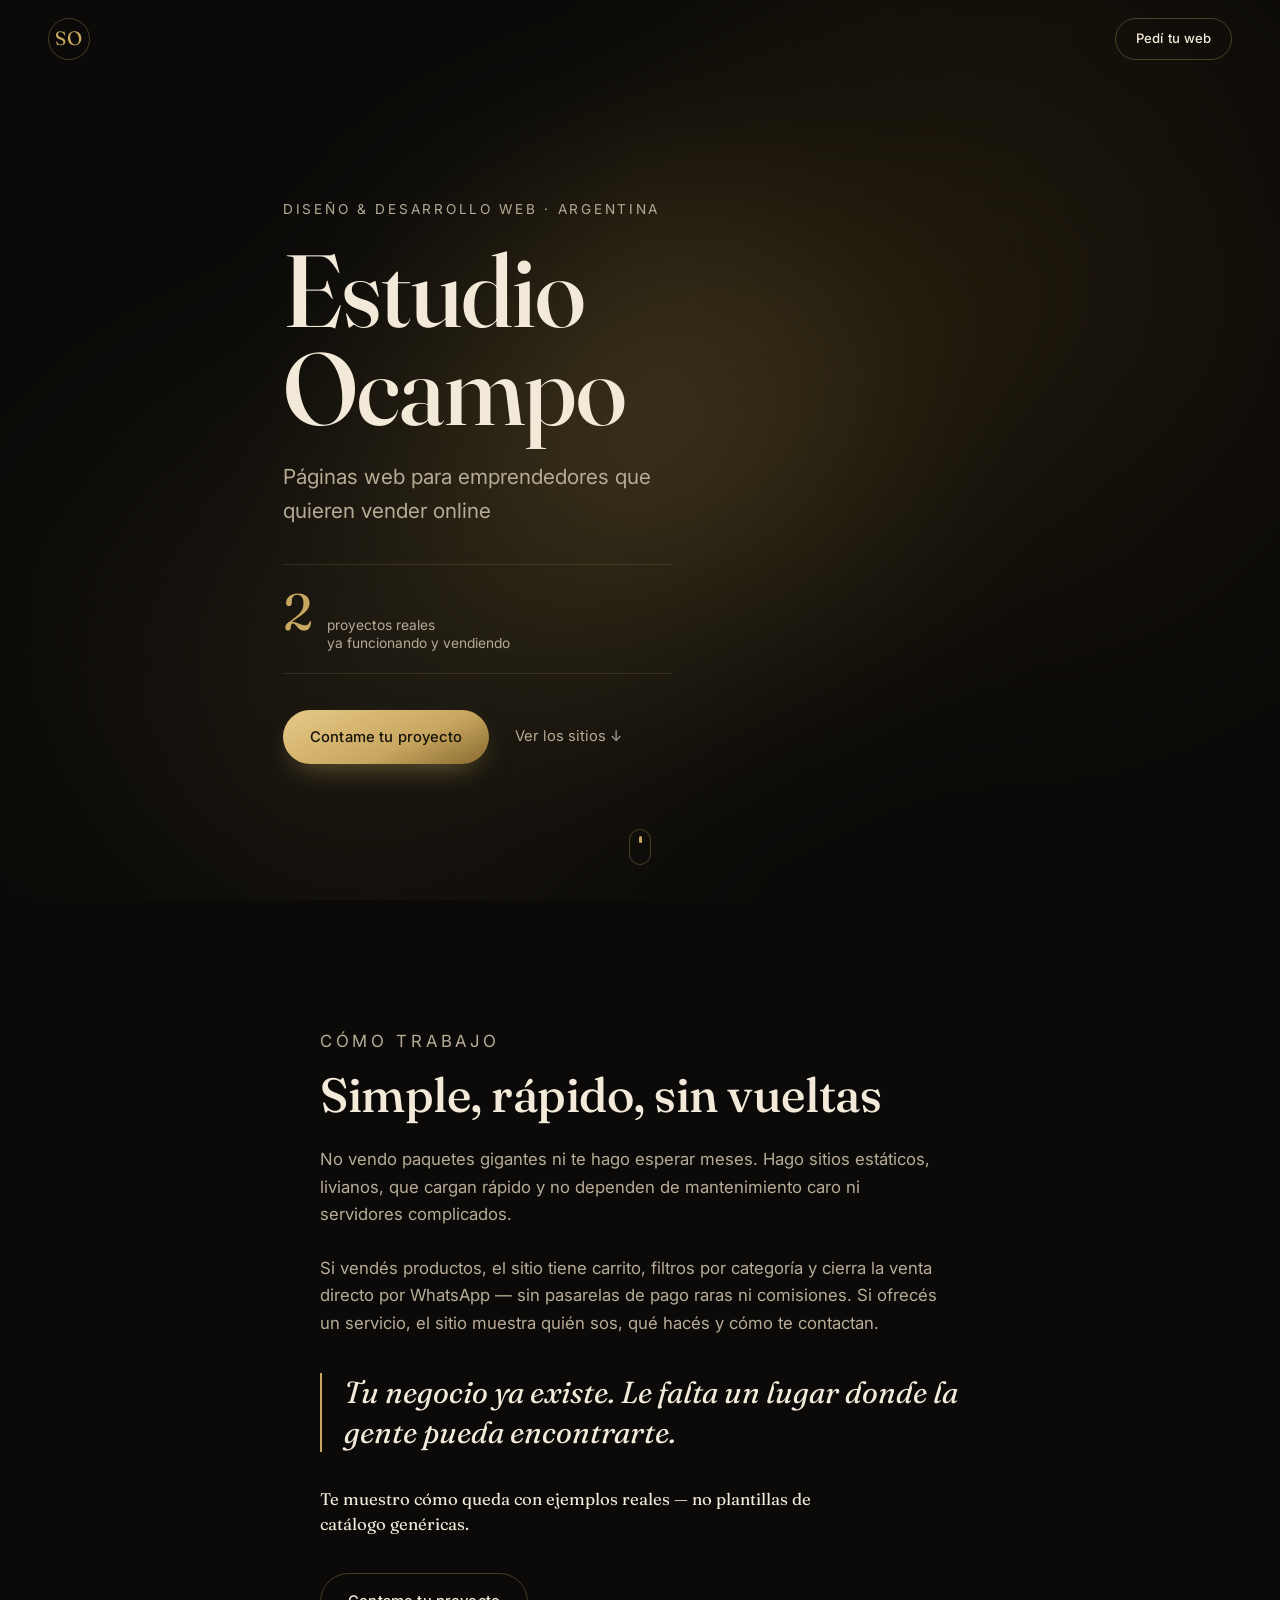
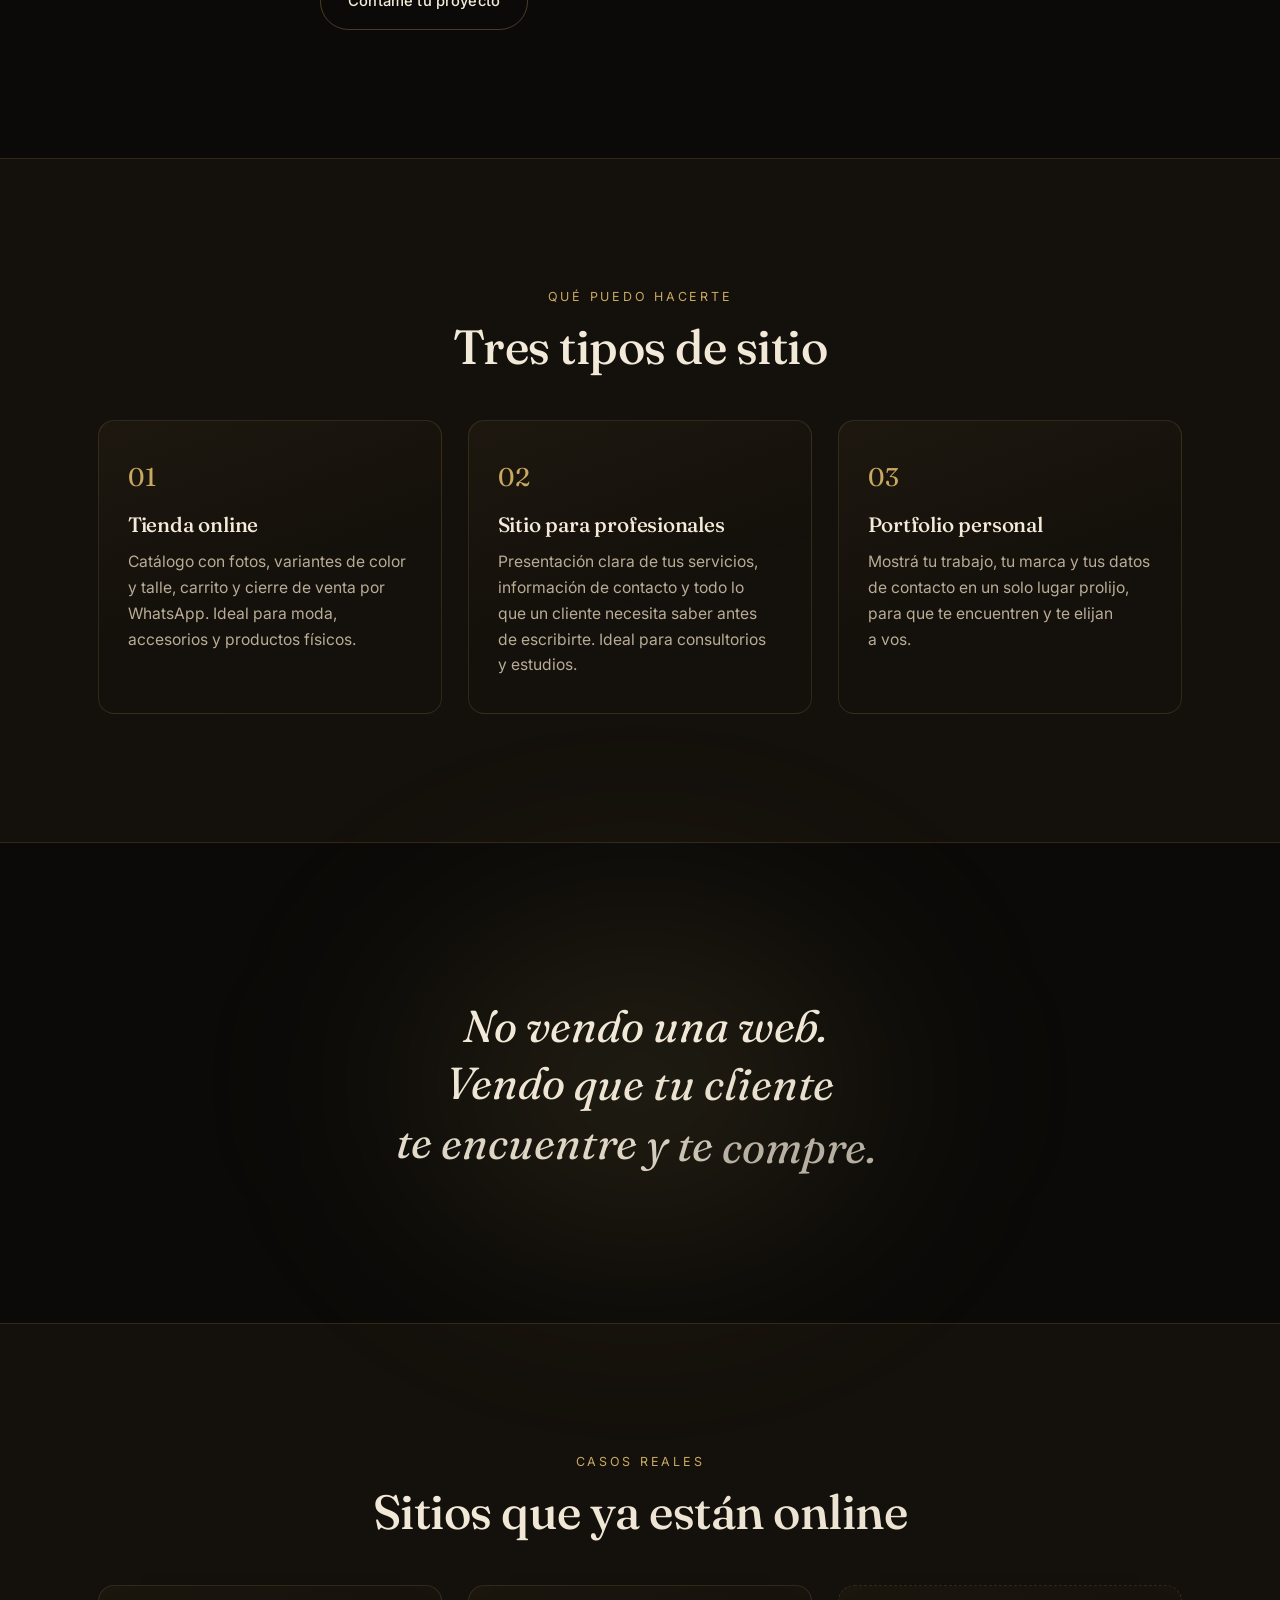
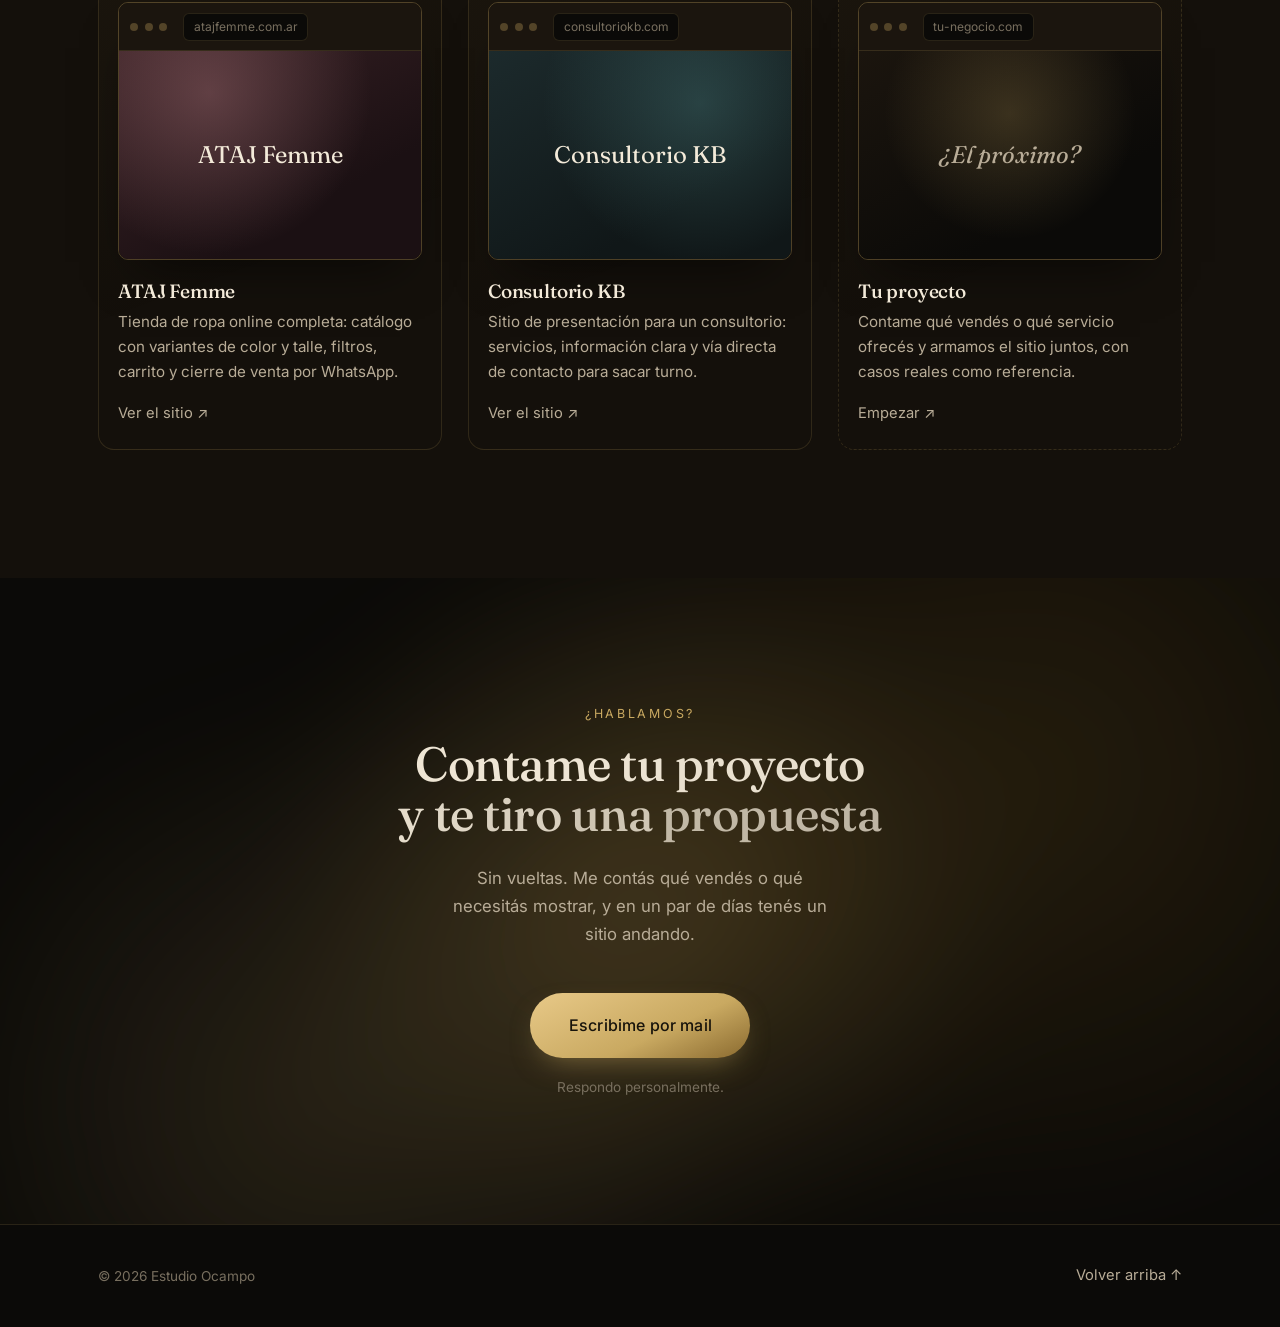
==== index.html @ 200dbdbd "Add files via upload" ====
<!doctype html>
<html lang="es-AR">
<head>
<meta charset="utf-8">
<meta name="viewport" content="width=device-width, initial-scale=1">
<title>Estudio Ocampo — Páginas web para emprendedores</title>
<meta name="description" content="Diseño y desarrollo de tiendas online y sitios web para emprendedores. Rápidos, prolijos y listos para vender. Casos reales: ATAJ Femme y Consultorio KB.">
<meta name="theme-color" content="#0b0a08">

<!-- Open Graph -->
<meta property="og:type" content="website">
<meta property="og:title" content="Estudio Ocampo — Páginas web para emprendedores">
<meta property="og:description" content="Diseño y desarrollo de tiendas online y sitios web para emprendedores. Rápidos, prolijos y listos para vender.">
<meta property="og:image" content="assets/img/hero-rodrigo.jpg">
<meta name="twitter:card" content="summary_large_image">

<link rel="icon" type="image/svg+xml" href="assets/favicon.svg">

<link rel="preconnect" href="https://fonts.googleapis.com">
<link rel="preconnect" href="https://fonts.gstatic.com" crossorigin>
<link rel="stylesheet" href="https://fonts.googleapis.com/css2?family=Fraunces:ital,opsz,wght@0,9..144,300;0,9..144,400;0,9..144,500;0,9..144,600;1,9..144,400;1,9..144,500&family=Inter:wght@300;400;500;600&display=swap">

<link rel="preload" as="image" href="assets/img/hero-rodrigo.jpg" fetchpriority="high">

<link rel="stylesheet" href="styles.css?v=20260922">

<!-- JSON-LD -->
<script type="application/ld+json">
{
  "@context": "https://schema.org",
  "@type": "ProfessionalService",
  "name": "Estudio Ocampo",
  "founder": "Rodrigo Ocampo",
  "description": "Diseño y desarrollo de páginas web y tiendas online para emprendedores.",
  "areaServed": "Argentina",
  "image": "assets/img/hero-rodrigo.jpg"
}
</script>
</head>
<body>

<a class="skip-link" href="#trabajo">Saltar al contenido</a>

<div class="grain" aria-hidden="true"></div>

<nav class="nav" data-nav>
  <a class="nav-mark" href="#inicio" aria-label="Inicio">SO</a>
  <a class="btn btn-nav" href="#hablemos" data-magnetic data-magnetic-strength="0.25">
    <span>Pedí tu web</span>
  </a>
</nav>

<header class="hero" id="inicio">
  <div class="hero-mesh" aria-hidden="true"></div>
  <div class="hero-grain" aria-hidden="true"></div>

  <div class="hero-inner container">
    <div class="hero-copy">
      <p class="eyebrow" data-reveal>Diseño & desarrollo web · Argentina</p>
      <h1 class="hero-title" data-split="chars">Estudio<br>Ocampo</h1>
      <p class="hero-roles" data-reveal>
        Páginas web para emprendedores que quieren vender online
      </p>

      <div class="hero-stat" data-reveal>
        <span class="hero-stat-number">2</span>
        <span class="hero-stat-label">proyectos reales<br>ya funcionando y vendiendo</span>
      </div>

      <div class="hero-actions" data-reveal>
        <a class="btn btn-primary" href="#hablemos" data-magnetic data-magnetic-strength="0.3">
          <span>Contame tu proyecto</span>
        </a>
        <a class="link-quiet" href="#trabajo">Ver los sitios ↓</a>
      </div>
    </div>

    <div class="hero-figure hero-figure--code" data-reveal-mask aria-hidden="true">
      <div class="code-mock">
        <div class="code-mock-bar">
          <span class="browser-dot"></span><span class="browser-dot"></span><span class="browser-dot"></span>
          <span class="browser-url">index.html</span>
        </div>
        <div class="code-mock-body">
          <p><span class="code-tag">&lt;section</span> <span class="code-attr">class</span>=<span class="code-str">"tienda"</span><span class="code-tag">&gt;</span></p>
          <p class="code-indent"><span class="code-tag">&lt;h2&gt;</span>Tu marca<span class="code-tag">&lt;/h2&gt;</span></p>
          <p class="code-indent"><span class="code-tag">&lt;div</span> <span class="code-attr">class</span>=<span class="code-str">"carrito"</span><span class="code-tag">&gt;</span></p>
          <p class="code-indent2"><span class="code-comment">// agregar al carrito</span></p>
          <p class="code-indent2"><span class="code-attr">whatsapp</span>.<span class="code-fn">enviar</span>(pedido)</p>
          <p class="code-indent"><span class="code-tag">&lt;/div&gt;</span></p>
          <p><span class="code-tag">&lt;/section&gt;</span></p>
        </div>
      </div>
    </div>
  </div>

  <div class="scroll-cue" aria-hidden="true"><span></span></div>
</header>

<main>

  <section class="origin" id="como-trabajo">
    <div class="container origin-grid origin-grid--full">
      <div class="origin-text">
        <p class="kicker" data-reveal>Cómo trabajo</p>
        <h2 class="section-title" data-split="words">Simple, rápido, sin vueltas</h2>

        <article data-reveal>
          <p>No vendo paquetes gigantes ni te hago esperar meses. Hago sitios estáticos, livianos, que cargan rápido y no dependen de mantenimiento caro ni servidores complicados.</p>
        </article>

        <article data-reveal>
          <p>Si vendés productos, el sitio tiene carrito, filtros por categoría y cierra la venta directo por WhatsApp — sin pasarelas de pago raras ni comisiones. Si ofrecés un servicio, el sitio muestra quién sos, qué hacés y cómo te contactan.</p>
        </article>

        <blockquote class="reflection" data-reveal>
          <p>Tu negocio ya existe. Le falta un lugar donde la gente pueda encontrarte.</p>
        </blockquote>

        <article data-reveal>
          <p class="text-emphasis">Te muestro cómo queda con ejemplos reales — no plantillas de catálogo genéricas.</p>
        </article>

        <a class="btn btn-outline" href="#hablemos" data-reveal>Contame tu proyecto</a>
      </div>
    </div>
  </section>

  <section class="offer" id="servicios">
    <div class="container">
      <p class="kicker center" data-reveal>Qué puedo hacerte</p>
      <h2 class="section-title center" data-split="words">Tres tipos de sitio</h2>

      <div class="offer-grid">
        <article class="offer-card" data-reveal>
          <span class="offer-number">01</span>
          <h3>Tienda online</h3>
          <p>Catálogo con fotos, variantes de color y talle, carrito y cierre de venta por WhatsApp. Ideal para moda, accesorios y productos físicos.</p>
        </article>

        <article class="offer-card" data-reveal>
          <span class="offer-number">02</span>
          <h3>Sitio para profesionales</h3>
          <p>Presentación clara de tus servicios, información de contacto y todo lo que un cliente necesita saber antes de escribirte. Ideal para consultorios y estudios.</p>
        </article>

        <article class="offer-card" data-reveal>
          <span class="offer-number">03</span>
          <h3>Portfolio personal</h3>
          <p>Mostrá tu trabajo, tu marca y tus datos de contacto en un solo lugar prolijo, para que te encuentren y te elijan a vos.</p>
        </article>
      </div>
    </div>
  </section>

  <section class="manifesto">
    <div class="container">
      <p class="manifesto-quote" data-split="words">
        No vendo una web.<br>Vendo que tu cliente<br>te encuentre y te compre.
      </p>
    </div>
  </section>

  <section class="gallery" id="trabajo">
    <div class="container">
      <p class="kicker center" data-reveal>Casos reales</p>
      <h2 class="section-title center" data-split="words">Sitios que ya están online</h2>

      <div class="portfolio-grid">
        <article class="portfolio-card has-tilt" data-reveal>
          <div class="browser-frame">
            <div class="browser-bar">
              <span class="browser-dot"></span><span class="browser-dot"></span><span class="browser-dot"></span>
              <span class="browser-url">atajfemme.com.ar</span>
            </div>
            <div class="browser-body browser-body--ataj">
              <span class="browser-body-label">ATAJ Femme</span>
            </div>
          </div>
          <h3>ATAJ Femme</h3>
          <p>Tienda de ropa online completa: catálogo con variantes de color y talle, filtros, carrito y cierre de venta por WhatsApp.</p>
          <a class="link-quiet" href="https://atajfemme.com.ar" target="_blank" rel="noopener">Ver el sitio ↗</a>
        </article>

        <article class="portfolio-card has-tilt" data-reveal>
          <div class="browser-frame">
            <div class="browser-bar">
              <span class="browser-dot"></span><span class="browser-dot"></span><span class="browser-dot"></span>
              <span class="browser-url">consultoriokb.com</span>
            </div>
            <div class="browser-body browser-body--kb">
              <span class="browser-body-label">Consultorio KB</span>
            </div>
          </div>
          <h3>Consultorio KB</h3>
          <p>Sitio de presentación para un consultorio: servicios, información clara y vía directa de contacto para sacar turno.</p>
          <a class="link-quiet" href="https://consultoriokb.com" target="_blank" rel="noopener">Ver el sitio ↗</a>
        </article>

        <article class="portfolio-card portfolio-card--cta has-tilt" data-reveal>
          <div class="browser-frame">
            <div class="browser-bar">
              <span class="browser-dot"></span><span class="browser-dot"></span><span class="browser-dot"></span>
              <span class="browser-url">tu-negocio.com</span>
            </div>
            <div class="browser-body browser-body--next">
              <span class="browser-body-label">¿El próximo?</span>
            </div>
          </div>
          <h3>Tu proyecto</h3>
          <p>Contame qué vendés o qué servicio ofrecés y armamos el sitio juntos, con casos reales como referencia.</p>
          <a class="link-quiet" href="#hablemos">Empezar ↗</a>
        </article>
      </div>
    </div>
  </section>

  <section class="contact" id="hablemos">
    <div class="hero-mesh hero-mesh--contact" aria-hidden="true"></div>
    <div class="container contact-inner">
      <p class="kicker center" data-reveal>¿Hablamos?</p>
      <h2 class="section-title center" data-split="words">Contame tu proyecto<br>y te tiro una propuesta</h2>
      <p class="contact-sub" data-reveal>Sin vueltas. Me contás qué vendés o qué necesitás mostrar, y en un par de días tenés un sitio andando.</p>

      <a class="btn btn-primary btn-lg" data-reveal
         href="mailto:rodrigocampo779@gmail.com?subject=Quiero%20una%20p%C3%A1gina%20web&body=Hola%20Rodrigo%2C%20te%20cuento%20mi%20proyecto..."
         data-magnetic data-magnetic-strength="0.25">
        <span>Escribime por mail</span>
      </a>
      <p class="contact-note" data-reveal>Respondo personalmente.</p>
    </div>
  </section>

</main>

<footer class="footer">
  <div class="container footer-inner">
    <span>© <span data-year>2026</span> Estudio Ocampo</span>
    <a href="#inicio" class="link-quiet">Volver arriba ↑</a>
  </div>
</footer>

<script defer src="lib/gsap.min.js"></script>
<script defer src="lib/ScrollTrigger.min.js"></script>
<script defer src="lib/manifest.js"></script>
<script defer src="main.js?v=20260922"></script>
</body>
</html>
---- styles.css ----
/* =============================================================
   1. Tokens
   ============================================================= */
:root {
  --bg: #0b0a08;
  --bg-2: #14100b;
  --bg-3: #1b150e;
  --ink: #f3ead9;
  --ink-mute: #b8ac97;
  --ink-faint: #786f5f;
  --accent: #c9a961;
  --accent-2: #e8c988;
  --accent-deep: #8a6a2f;
  --line: rgba(201, 169, 97, 0.16);
  --line-strong: rgba(201, 169, 97, 0.32);

  --serif: "Fraunces", "Iowan Old Style", Georgia, serif;
  --sans: "Inter", -apple-system, BlinkMacSystemFont, "Segoe UI", sans-serif;

  --ease-out: cubic-bezier(0.16, 1, 0.3, 1);
  --ease-soft: cubic-bezier(0.25, 0.46, 0.45, 0.94);
  --ease-bounce: cubic-bezier(0.34, 1.56, 0.64, 1);

  --container: 1180px;
  --gutter: clamp(1.25rem, 4vw, 3rem);
}

/* =============================================================
   2. Reset & base
   ============================================================= */
*, *::before, *::after { box-sizing: border-box; margin: 0; }
html {
  -webkit-text-size-adjust: 100%;
  scroll-behavior: smooth;
  overflow-x: clip;
}
@media (prefers-reduced-motion: reduce) { html { scroll-behavior: auto; } }

body {
  background: var(--bg);
  color: var(--ink);
  font-family: var(--sans);
  font-size: 16px;
  line-height: 1.65;
  -webkit-font-smoothing: antialiased;
  text-rendering: optimizeLegibility;
  overflow-x: clip;
  overscroll-behavior-y: none;
}

img, svg, video { display: block; max-width: 100%; }
img { height: auto; }
button { font: inherit; color: inherit; cursor: pointer; border: 0; background: none; }
a { color: inherit; text-decoration: none; }
p { text-wrap: pretty; }
h1, h2, h3, h4 { text-wrap: balance; line-height: 1.05; letter-spacing: -0.01em; font-family: var(--serif); font-weight: 500; }
::selection { background: var(--accent); color: var(--bg); }

:focus-visible {
  outline: 2px solid var(--accent);
  outline-offset: 3px;
  border-radius: 4px;
}

.skip-link {
  position: fixed; top: -100px; left: 1rem;
  padding: .6rem 1rem; background: var(--accent); color: var(--bg);
  z-index: 9999; border-radius: 8px; font-weight: 600;
  transition: top .3s var(--ease-out);
}
.skip-link:focus { top: 1rem; }

.container {
  max-width: var(--container);
  margin-inline: auto;
  padding-inline: var(--gutter);
}

/* =============================================================
   3. Utilities
   ============================================================= */
.kicker {
  font-family: var(--sans);
  font-size: 0.78rem;
  letter-spacing: 0.22em;
  text-transform: uppercase;
  color: var(--accent);
  margin-bottom: 0.9rem;
}
.kicker.center { text-align: center; }

.section-title {
  font-size: clamp(1.9rem, 4.2vw, 3rem);
  max-width: 20ch;
  margin-bottom: 1.6rem;
}
.section-title.center { text-align: center; margin-inline: auto; }

.link-quiet {
  font-size: 0.92rem;
  color: var(--ink-mute);
  border-bottom: 1px solid transparent;
  transition: color .35s var(--ease-out), border-color .35s var(--ease-out);
}
.link-quiet:hover { color: var(--accent); border-color: var(--line-strong); }

/* grain texture overlay, whole page, very subtle */
.grain {
  position: fixed; inset: 0; z-index: 2; pointer-events: none;
  opacity: 0.045; mix-blend-mode: overlay;
  background-image: url("data:image/svg+xml;utf8,<svg xmlns='http://www.w3.org/2000/svg' viewBox='0 0 200 200'><filter id='n'><feTurbulence type='fractalNoise' baseFrequency='0.9' numOctaves='3' stitchTiles='stitch'/><feColorMatrix values='0 0 0 0 0 0 0 0 0 0 0 0 0 0 0 0 0 0 0.5 0'/></filter><rect width='100%25' height='100%25' filter='url(%23n)'/></svg>");
  background-size: 220px 220px;
}

[data-reveal] {
  opacity: 0; transform: translateY(28px);
  transition: opacity .9s var(--ease-soft), transform .9s var(--ease-soft);
}
[data-reveal].is-revealed { opacity: 1; transform: none; }
.reveal[data-split], [data-reveal][data-split] { opacity: 1; transform: none; }

[data-reveal-mask] {
  clip-path: inset(0 0 100% 0);
  transition: clip-path 1.3s var(--ease-soft);
}
[data-reveal-mask].is-revealed { clip-path: inset(0); }

/* =============================================================
   4. Buttons
   ============================================================= */
.btn {
  display: inline-flex; align-items: center; justify-content: center;
  padding: 0.95rem 1.7rem;
  border-radius: 999px;
  font-size: 0.92rem;
  font-weight: 500;
  letter-spacing: 0.01em;
  transition: transform .5s var(--ease-soft), box-shadow .5s var(--ease-soft), background-color .35s var(--ease-out), border-color .35s var(--ease-out), color .35s var(--ease-out);
}
.has-magnetic { isolation: isolate; }
.magnetic-inner { display: inline-flex; align-items: center; justify-content: center; gap: inherit; will-change: transform; transition: transform .8s var(--ease-soft); }

.btn-primary {
  background: linear-gradient(155deg, var(--accent-2), var(--accent) 60%, var(--accent-deep));
  color: #17130b;
  box-shadow: 0 12px 30px -12px rgba(201, 169, 97, 0.55);
}
.btn-primary:hover {
  transform: translateY(-3px);
  box-shadow: 0 22px 44px -14px rgba(201, 169, 97, 0.65);
}

.btn-outline {
  border: 1px solid var(--line-strong);
  color: var(--ink);
  margin-top: 0.6rem;
}
.btn-outline:hover { border-color: var(--accent); color: var(--accent); transform: translateY(-2px); }

.btn-nav {
  padding: 0.6rem 1.25rem;
  font-size: 0.82rem;
  border: 1px solid var(--line-strong);
  color: var(--ink);
}
.btn-nav:hover { border-color: var(--accent); color: var(--accent); }

.btn-lg { padding: 1.2rem 2.4rem; font-size: 1rem; margin-top: 0.6rem; }

/* =============================================================
   5. Nav
   ============================================================= */
.nav {
  position: fixed; top: 0; inset-inline: 0; z-index: 100;
  display: flex; align-items: center; justify-content: space-between;
  padding: 1.1rem var(--gutter);
  transition: background-color .5s var(--ease-out), backdrop-filter .5s var(--ease-out), box-shadow .5s var(--ease-out), padding .4s var(--ease-out);
}
.nav.is-scrolled {
  background: rgba(11, 10, 8, 0.82);
  backdrop-filter: blur(14px) saturate(140%);
  -webkit-backdrop-filter: blur(14px) saturate(140%);
  box-shadow: 0 1px 0 var(--line);
  padding-block: 0.8rem;
}
.nav-mark {
  font-family: var(--serif);
  font-size: 1.2rem;
  letter-spacing: 0.06em;
  color: var(--accent);
  border: 1px solid var(--line-strong);
  width: 42px; height: 42px;
  border-radius: 50%;
  display: grid; place-items: center;
  transition: border-color .35s, color .35s;
}
.nav-mark:hover { border-color: var(--accent); }

/* =============================================================
   6. Hero
   ============================================================= */
.hero {
  position: relative;
  min-height: 100vh; min-height: 100svh;
  display: flex; flex-direction: column; justify-content: center;
  padding-block: clamp(6rem, 14vh, 9rem) 4rem;
  overflow: clip;
  isolation: isolate;
}

.hero-mesh {
  position: absolute; inset: -15%; z-index: -2;
  background:
    radial-gradient(circle 620px at var(--mx, 30%) var(--my, 35%), rgba(201, 169, 97, 0.30), transparent 60%),
    radial-gradient(circle 760px at calc(var(--mx, 30%) + 22%) calc(var(--my, 35%) - 14%), rgba(138, 106, 47, 0.22), transparent 62%),
    radial-gradient(circle 680px at calc(var(--mx, 30%) - 18%) calc(var(--my, 35%) + 22%), rgba(232, 201, 136, 0.14), transparent 60%),
    var(--bg);
  filter: blur(60px) saturate(120%);
}
.hero-mesh--contact { inset: -20%; opacity: 0.9; }

.hero-grain {
  position: absolute; inset: 0; z-index: -1;
  background: radial-gradient(ellipse at 50% 20%, transparent 0%, rgba(11,10,8,0.55) 78%, var(--bg) 100%);
}

.hero-inner {
  display: grid;
  gap: 3rem;
  align-items: center;
}
@media (min-width: 960px) {
  .hero-inner { grid-template-columns: 1.2fr 0.8fr; gap: 4rem; }
}

.eyebrow {
  font-size: 0.85rem;
  letter-spacing: 0.2em;
  text-transform: uppercase;
  color: var(--ink-mute);
  margin-bottom: 1.3rem;
}

.hero-title {
  font-size: clamp(3rem, 9vw, 6.4rem);
  line-height: 0.96;
  color: var(--ink);
  margin-bottom: 1.4rem;
}
.split-char { display: inline-block; }

.hero-roles {
  font-size: clamp(1.05rem, 2vw, 1.3rem);
  color: var(--ink-mute);
  max-width: 30ch;
  margin-bottom: 2.2rem;
}

.hero-stat {
  display: flex; align-items: baseline; gap: 0.9rem;
  padding-block: 1.3rem;
  border-top: 1px solid var(--line);
  border-bottom: 1px solid var(--line);
  margin-bottom: 2.2rem;
  max-width: 26rem;
}
.hero-stat-number {
  font-family: var(--serif);
  font-size: 3.2rem;
  color: var(--accent);
  line-height: 1;
}
.hero-stat-label {
  font-size: 0.86rem;
  color: var(--ink-mute);
  line-height: 1.35;
}

.hero-actions { display: flex; flex-wrap: wrap; align-items: center; gap: 1.6rem; }

.hero-figure {
  position: relative;
  border-radius: 18px;
  overflow: hidden;
  aspect-ratio: 4 / 5;
  border: 1px solid var(--line-strong);
  box-shadow: 0 40px 90px -30px rgba(0,0,0,0.7);
}
.hero-figure::after {
  content: "";
  position: absolute; inset: 0;
  background: linear-gradient(190deg, transparent 55%, rgba(11,10,8,0.55) 100%);
  pointer-events: none;
}
.hero-figure img { width: 100%; height: 100%; object-fit: cover; }

.hero-figure--code {
  background: linear-gradient(160deg, var(--bg-3), var(--bg) 75%);
  display: flex; align-items: center; justify-content: center;
  padding: 1.4rem;
}
.code-mock {
  width: 100%;
  border-radius: 10px;
  overflow: hidden;
  border: 1px solid var(--line-strong);
  background: var(--bg);
  box-shadow: 0 20px 50px -20px rgba(0,0,0,0.7);
}
.code-mock-bar {
  display: flex; align-items: center; gap: 0.4rem;
  padding: 0.6rem 0.7rem;
  background: var(--bg-3);
  border-bottom: 1px solid var(--line);
}
.code-mock-body {
  padding: 1.2rem 1.1rem;
  font-family: "SF Mono", "Fira Code", Consolas, monospace;
  font-size: 0.82rem;
  line-height: 1.9;
}
.code-mock-body p { white-space: pre; color: var(--ink-mute); }
.code-indent { padding-left: 1.4rem; }
.code-indent2 { padding-left: 2.8rem; }
.code-tag { color: var(--accent); }
.code-attr { color: var(--accent-2); }
.code-str { color: var(--ink); }
.code-fn { color: var(--accent-2); }
.code-comment { color: var(--ink-faint); font-style: italic; }

.scroll-cue {
  position: absolute; bottom: 2.2rem; left: 50%; transform: translateX(-50%);
  width: 22px; height: 36px; border: 1px solid var(--line-strong); border-radius: 12px;
  display: none;
}
@media (min-width: 720px) { .scroll-cue { display: block; } }
.scroll-cue span {
  position: absolute; top: 6px; left: 50%; width: 3px; height: 7px; margin-left: -1.5px;
  background: var(--accent); border-radius: 2px;
  animation: cueDrop 2.2s var(--ease-soft) infinite;
}
@keyframes cueDrop {
  0% { opacity: 0; transform: translateY(0); }
  30% { opacity: 1; }
  80% { opacity: 0; transform: translateY(12px); }
  100% { opacity: 0; }
}

/* =============================================================
   7. Origin section
   ============================================================= */
.origin { padding-block: clamp(5rem, 10vw, 9rem); background: var(--bg); position: relative; }

.origin-grid {
  display: grid; gap: 3rem;
}
@media (min-width: 960px) {
  .origin-grid { grid-template-columns: 0.85fr 1.15fr; gap: 5rem; align-items: start; }
  .origin-figure { position: sticky; top: 7rem; height: 78vh; }
}
.origin-grid--full { grid-template-columns: 1fr; max-width: 46rem; margin-inline: auto; }
.origin-grid--full .origin-text { max-width: none; }

.origin-figure {
  border-radius: 16px; overflow: hidden;
  border: 1px solid var(--line);
  aspect-ratio: 3/4;
}
.origin-figure img { width: 100%; height: 100%; object-fit: cover; }

.origin-text article { margin-bottom: 1.6rem; }
.origin-text p { color: var(--ink-mute); font-size: 1.05rem; }

.reflection {
  margin-block: 2.2rem;
  padding-left: 1.4rem;
  border-left: 2px solid var(--accent);
}
.reflection p {
  font-family: var(--serif);
  font-style: italic;
  font-size: clamp(1.4rem, 2.6vw, 1.9rem);
  color: var(--ink);
  line-height: 1.3;
}

.text-emphasis {
  font-family: var(--serif);
  font-size: 1.2rem;
  color: var(--ink) !important;
  line-height: 1.5;
}

/* =============================================================
   8. Offer trio
   ============================================================= */
.offer { padding-block: clamp(5rem, 10vw, 8rem); background: var(--bg-2); border-top: 1px solid var(--line); border-bottom: 1px solid var(--line); }

.offer-grid {
  display: grid; gap: 1.6rem;
  margin-top: 3rem;
}
@media (min-width: 720px) { .offer-grid { grid-template-columns: repeat(3, 1fr); } }

.offer-card {
  padding: 2.2rem 1.8rem;
  border: 1px solid var(--line);
  border-radius: 16px;
  background: linear-gradient(160deg, rgba(201,169,97,0.05), transparent 60%);
  transition: border-color .4s var(--ease-out), transform .4s var(--ease-out);
}
.offer-card:hover { border-color: var(--line-strong); transform: translateY(-4px); }

.offer-number {
  font-family: var(--serif);
  font-size: 1.6rem;
  color: var(--accent);
  display: block;
  margin-bottom: 1rem;
}
.offer-card h3 { font-size: 1.3rem; margin-bottom: 0.8rem; }
.offer-card p { color: var(--ink-mute); font-size: 0.98rem; }

/* =============================================================
   9. Manifesto
   ============================================================= */
.manifesto {
  padding-block: clamp(5rem, 12vw, 10rem);
  background: var(--bg);
  position: relative;
  isolation: isolate;
}
.manifesto::before {
  content: "";
  position: absolute; inset: -40% 10% -40% 10%;
  background: radial-gradient(45% 40% at 50% 50%, rgba(201,169,97,0.16), transparent 72%);
  filter: blur(90px);
  pointer-events: none;
}
.manifesto-quote {
  font-family: var(--serif);
  font-style: italic;
  font-size: clamp(1.6rem, 4vw, 2.8rem);
  text-align: center;
  max-width: 22ch;
  margin-inline: auto;
  line-height: 1.28;
  color: var(--ink);
}
.manifesto-quote .split-word { display: inline-block; }

/* =============================================================
   10. Gallery
   ============================================================= */
.gallery { padding-block: clamp(5rem, 10vw, 8rem); background: var(--bg-2); border-top: 1px solid var(--line); }

.gallery-grid {
  display: grid; gap: 1.2rem;
  margin-top: 3rem;
}
@media (min-width: 720px) {
  .gallery-grid { grid-template-columns: repeat(3, 1fr); }
  .gallery-item--tall { grid-row: span 2; }
}

.gallery-item {
  border-radius: 14px; overflow: hidden;
  border: 1px solid var(--line);
  aspect-ratio: 4/5;
  perspective: 900px;
}
.gallery-item--tall { aspect-ratio: 4/9; }
@media (max-width: 719px) { .gallery-item--tall { aspect-ratio: 4/5; } }

.gallery-item img {
  width: 100%; height: 100%; object-fit: cover;
  transition: transform .8s var(--ease-soft), filter .55s;
}
.has-tilt {
  --rx: 0deg; --ry: 0deg;
  transform: perspective(900px) rotateX(var(--rx)) rotateY(var(--ry));
  transform-style: preserve-3d;
  transition: transform .55s var(--ease-soft);
}
.has-tilt:hover { transition-duration: .15s; }
.has-tilt:hover img { transform: scale(1.08); filter: saturate(1.1) brightness(1.03); }

/* =============================================================
   10b. Portfolio cards (browser mockups)
   ============================================================= */
.portfolio-grid {
  display: grid; gap: 1.6rem;
  margin-top: 3rem;
}
@media (min-width: 860px) { .portfolio-grid { grid-template-columns: repeat(3, 1fr); } }

.portfolio-card {
  --rx: 0deg; --ry: 0deg;
  transform: perspective(900px) rotateX(var(--rx)) rotateY(var(--ry));
  transform-style: preserve-3d;
  transition: transform .55s var(--ease-soft), border-color .4s var(--ease-out);
  border: 1px solid var(--line);
  border-radius: 16px;
  padding: 1rem 1.2rem 1.5rem;
  background: linear-gradient(160deg, rgba(201,169,97,0.04), transparent 60%);
}
.portfolio-card:hover { border-color: var(--line-strong); }

.browser-frame {
  border-radius: 10px; overflow: hidden;
  border: 1px solid var(--line-strong);
  margin-bottom: 1.3rem;
  box-shadow: 0 24px 50px -22px rgba(0,0,0,0.6);
}
.browser-bar {
  display: flex; align-items: center; gap: 0.4rem;
  padding: 0.6rem 0.7rem;
  background: var(--bg-3);
  border-bottom: 1px solid var(--line);
}
.browser-dot {
  width: 8px; height: 8px; border-radius: 50%;
  background: var(--line-strong);
}
.browser-url {
  margin-left: 0.6rem;
  font-size: 0.75rem;
  color: var(--ink-faint);
  padding: 0.2rem 0.6rem;
  border-radius: 6px;
  background: var(--bg);
  border: 1px solid var(--line);
}
.browser-body {
  aspect-ratio: 16/11;
  display: grid; place-items: center;
  position: relative;
  overflow: hidden;
}
.browser-body-label {
  font-family: var(--serif);
  font-size: 1.5rem;
  color: var(--ink);
  z-index: 1;
  text-align: center;
  padding: 0 1rem;
}
.browser-body::before {
  content: "";
  position: absolute; inset: 0;
}
.browser-body--ataj { background: linear-gradient(150deg, #3a2226, #1b1013 70%); }
.browser-body--ataj::before { background: radial-gradient(circle at 30% 20%, rgba(188,129,135,0.35), transparent 60%); }
.browser-body--kb { background: linear-gradient(150deg, #1c2a2c, #101718 70%); }
.browser-body--kb::before { background: radial-gradient(circle at 70% 25%, rgba(88,150,150,0.3), transparent 60%); }
.browser-body--next { background: linear-gradient(150deg, var(--bg-3), var(--bg) 70%); }
.browser-body--next::before { background: radial-gradient(circle at 50% 30%, rgba(201,169,97,0.22), transparent 60%); }
.browser-body--next .browser-body-label { color: var(--ink-mute); font-style: italic; }

.portfolio-card h3 { font-size: 1.2rem; margin-bottom: 0.5rem; }
.portfolio-card p { color: var(--ink-mute); font-size: 0.95rem; margin-bottom: 0.9rem; }
.portfolio-card--cta { border-style: dashed; }

/* =============================================================
   11. Contact
   ============================================================= */
.contact {
  position: relative;
  padding-block: clamp(6rem, 14vh, 10rem);
  overflow: clip;
  isolation: isolate;
  text-align: center;
}
.contact-inner { max-width: 46rem; margin-inline: auto; }
.contact-sub {
  color: var(--ink-mute);
  font-size: 1.05rem;
  max-width: 34ch;
  margin: 0 auto 2.2rem;
}
.contact-note {
  margin-top: 1.1rem;
  font-size: 0.85rem;
  color: var(--ink-faint);
}

/* =============================================================
   12. Footer
   ============================================================= */
.footer { padding-block: 2.4rem; border-top: 1px solid var(--line); background: var(--bg); }
.footer-inner {
  display: flex; flex-wrap: wrap; gap: 1rem;
  align-items: center; justify-content: space-between;
  font-size: 0.85rem; color: var(--ink-faint);
}

/* =============================================================
   13. Responsive tune-ups
   ============================================================= */
@media (max-width: 539px) {
  .hero-actions { flex-direction: column; align-items: flex-start; }
  .btn { width: 100%; text-align: center; justify-content: center; }
  .hero-stat { flex-direction: column; gap: 0.4rem; align-items: flex-start; }
}

/* =============================================================
   14. Reduced motion — only the intrusive stuff
   ============================================================= */
@media (prefers-reduced-motion: reduce) {
  .scroll-cue span { animation: none; opacity: 0.6; transform: none; }
  .hero-mesh { animation: none; }
}
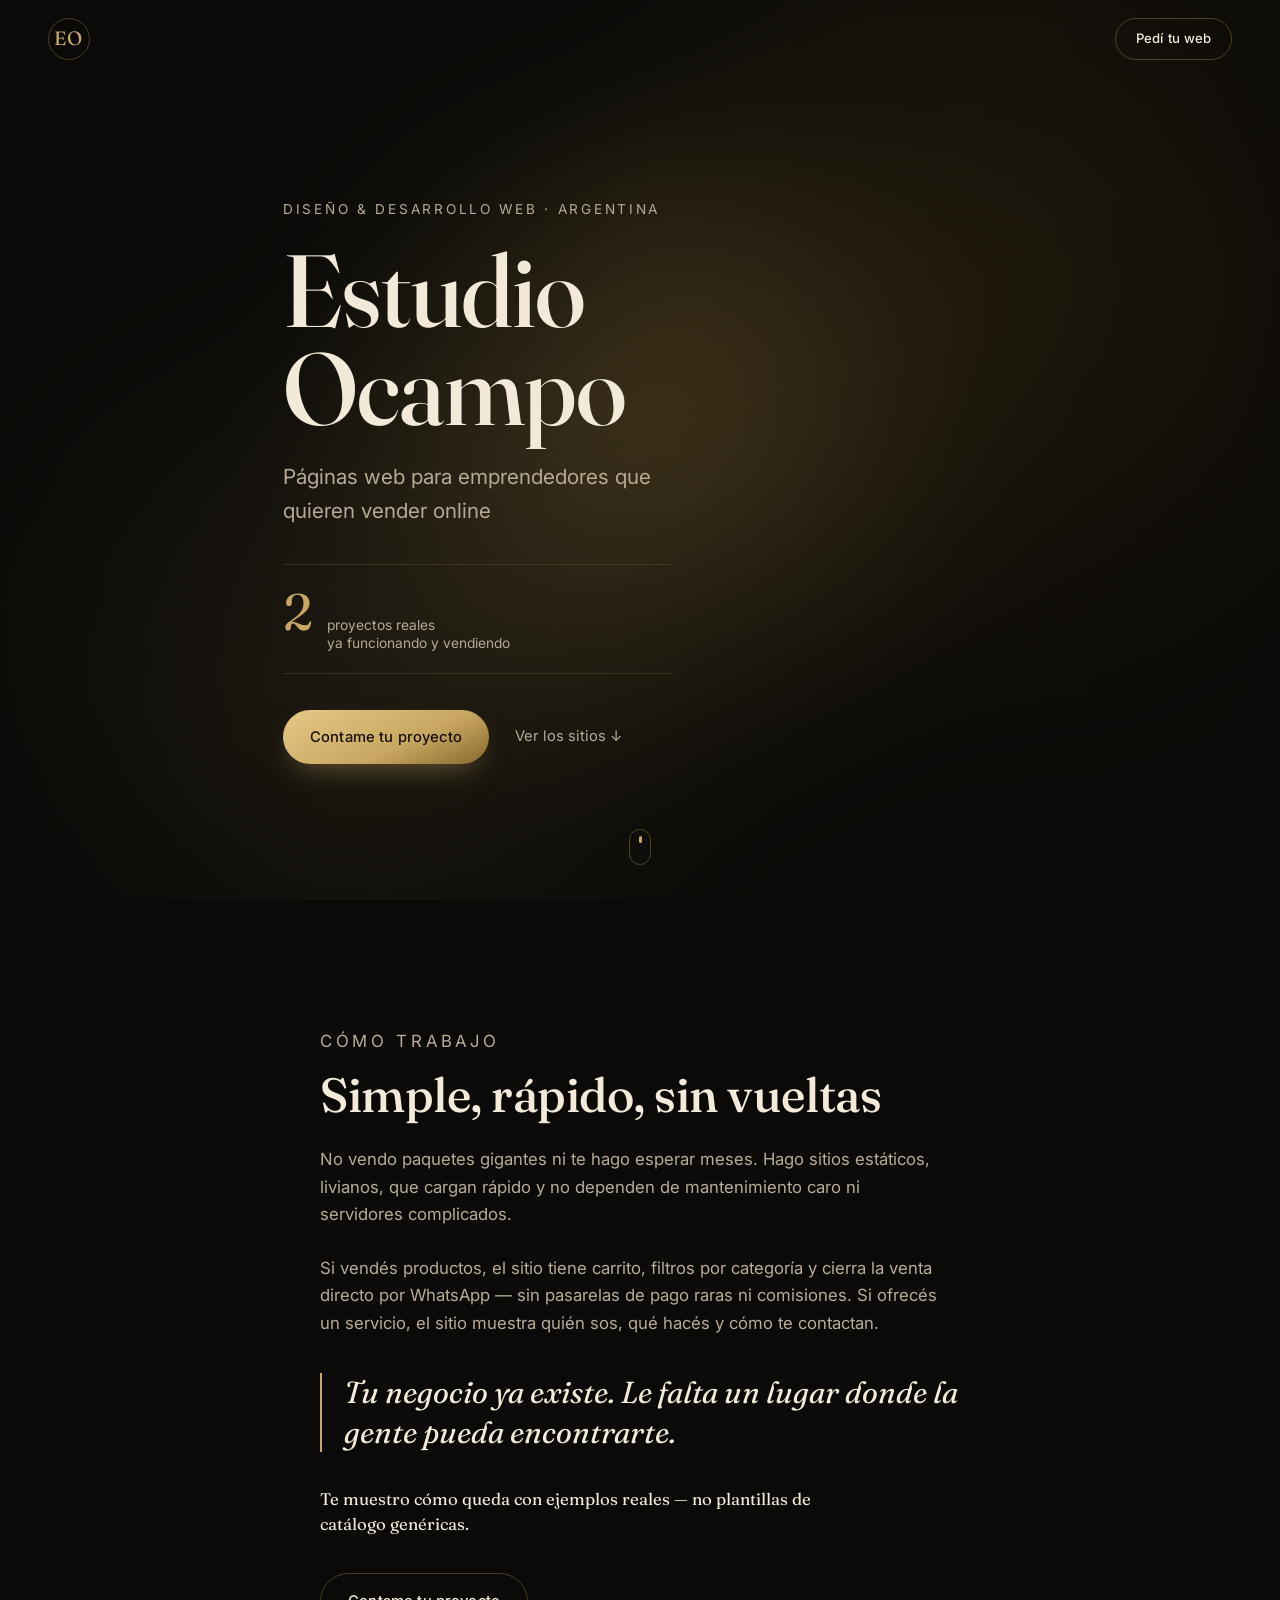
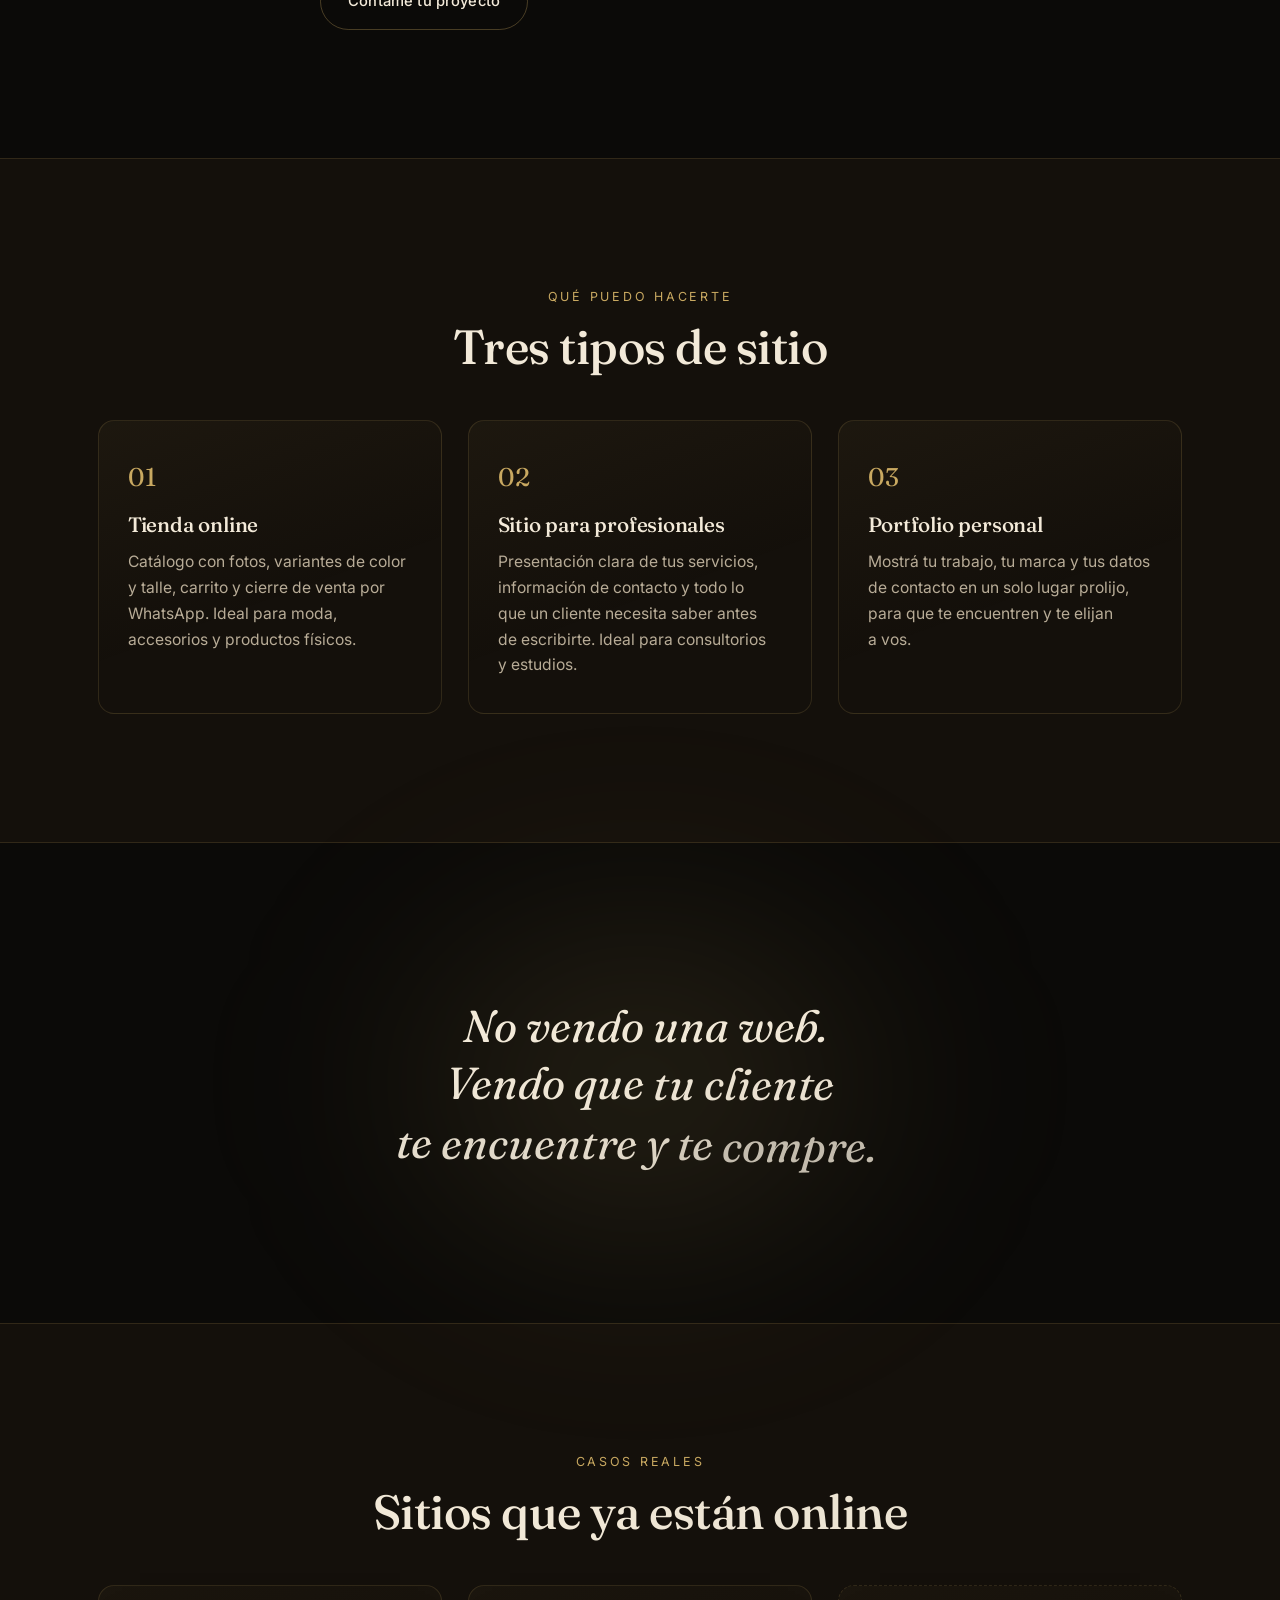
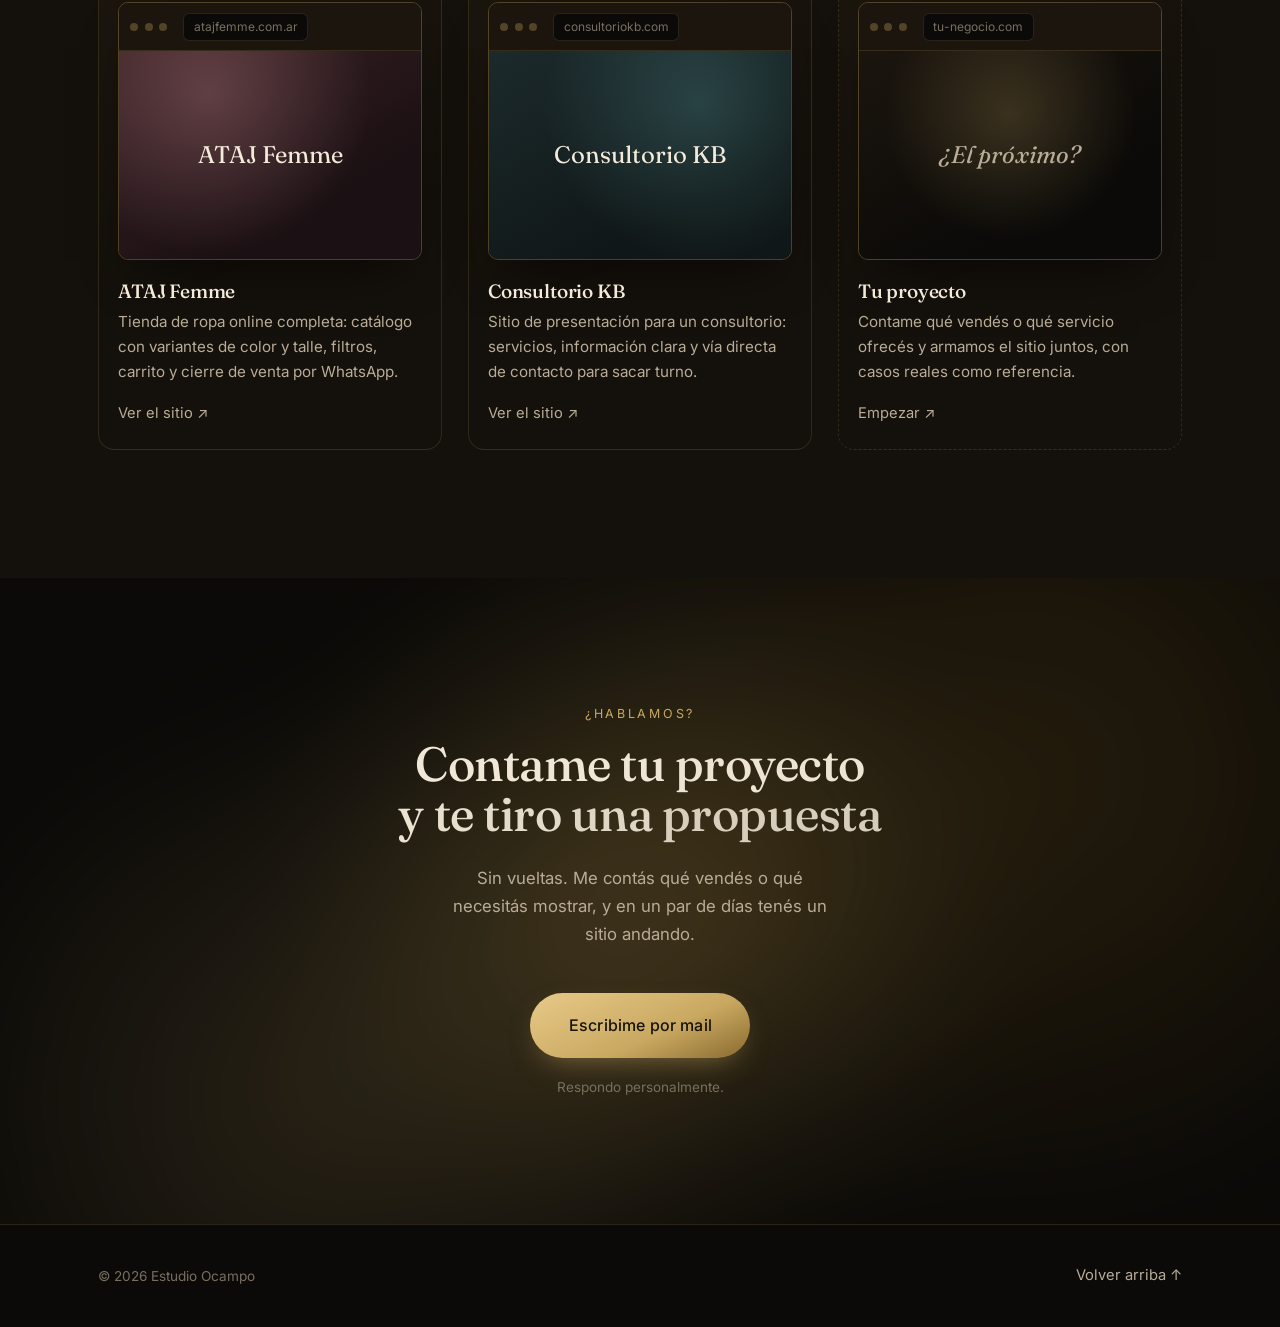
==== commit 3655bf95: "Add files via upload" ====
--- a/index.html
+++ b/index.html
@@ -44,7 +44,7 @@
 <div class="grain" aria-hidden="true"></div>
 
 <nav class="nav" data-nav>
-  <a class="nav-mark" href="#inicio" aria-label="Inicio">SO</a>
+  <a class="nav-mark" href="#inicio" aria-label="Inicio">EO</a>
   <a class="btn btn-nav" href="#hablemos" data-magnetic data-magnetic-strength="0.25">
     <span>Pedí tu web</span>
   </a>
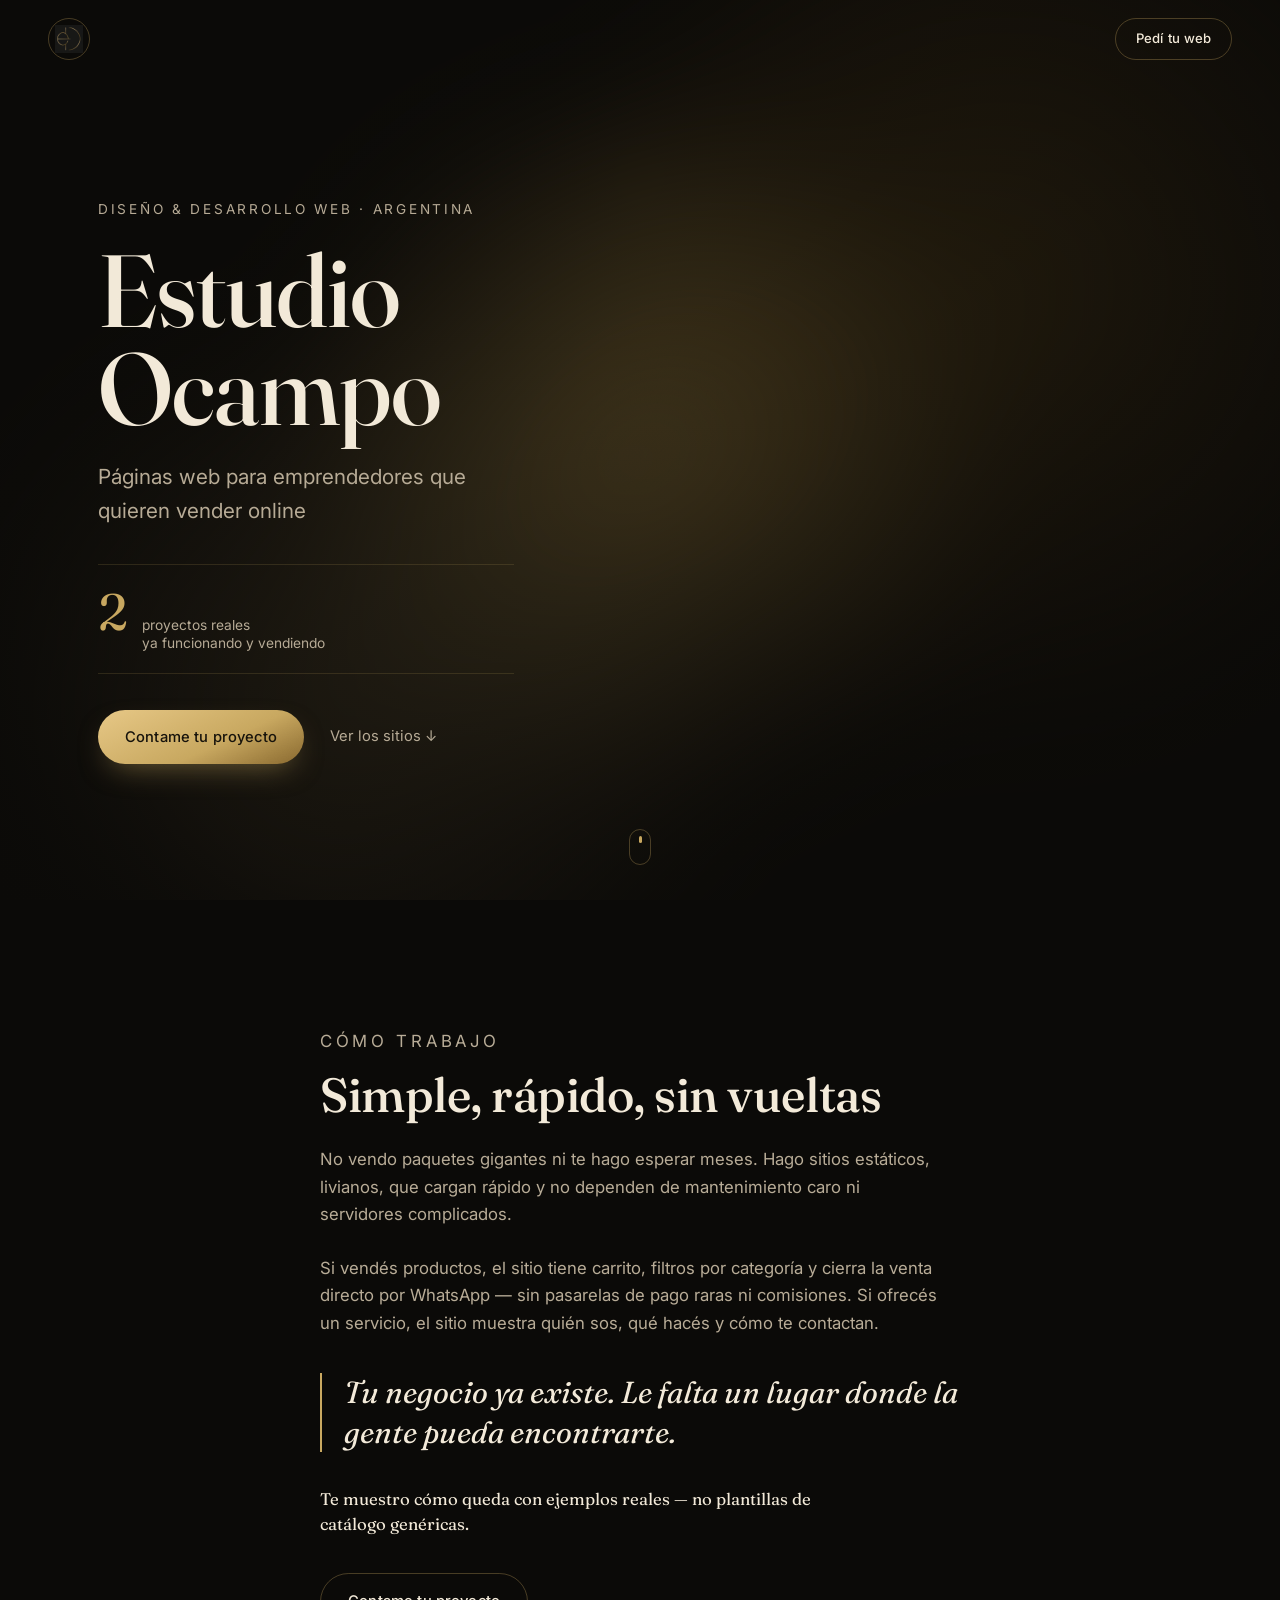
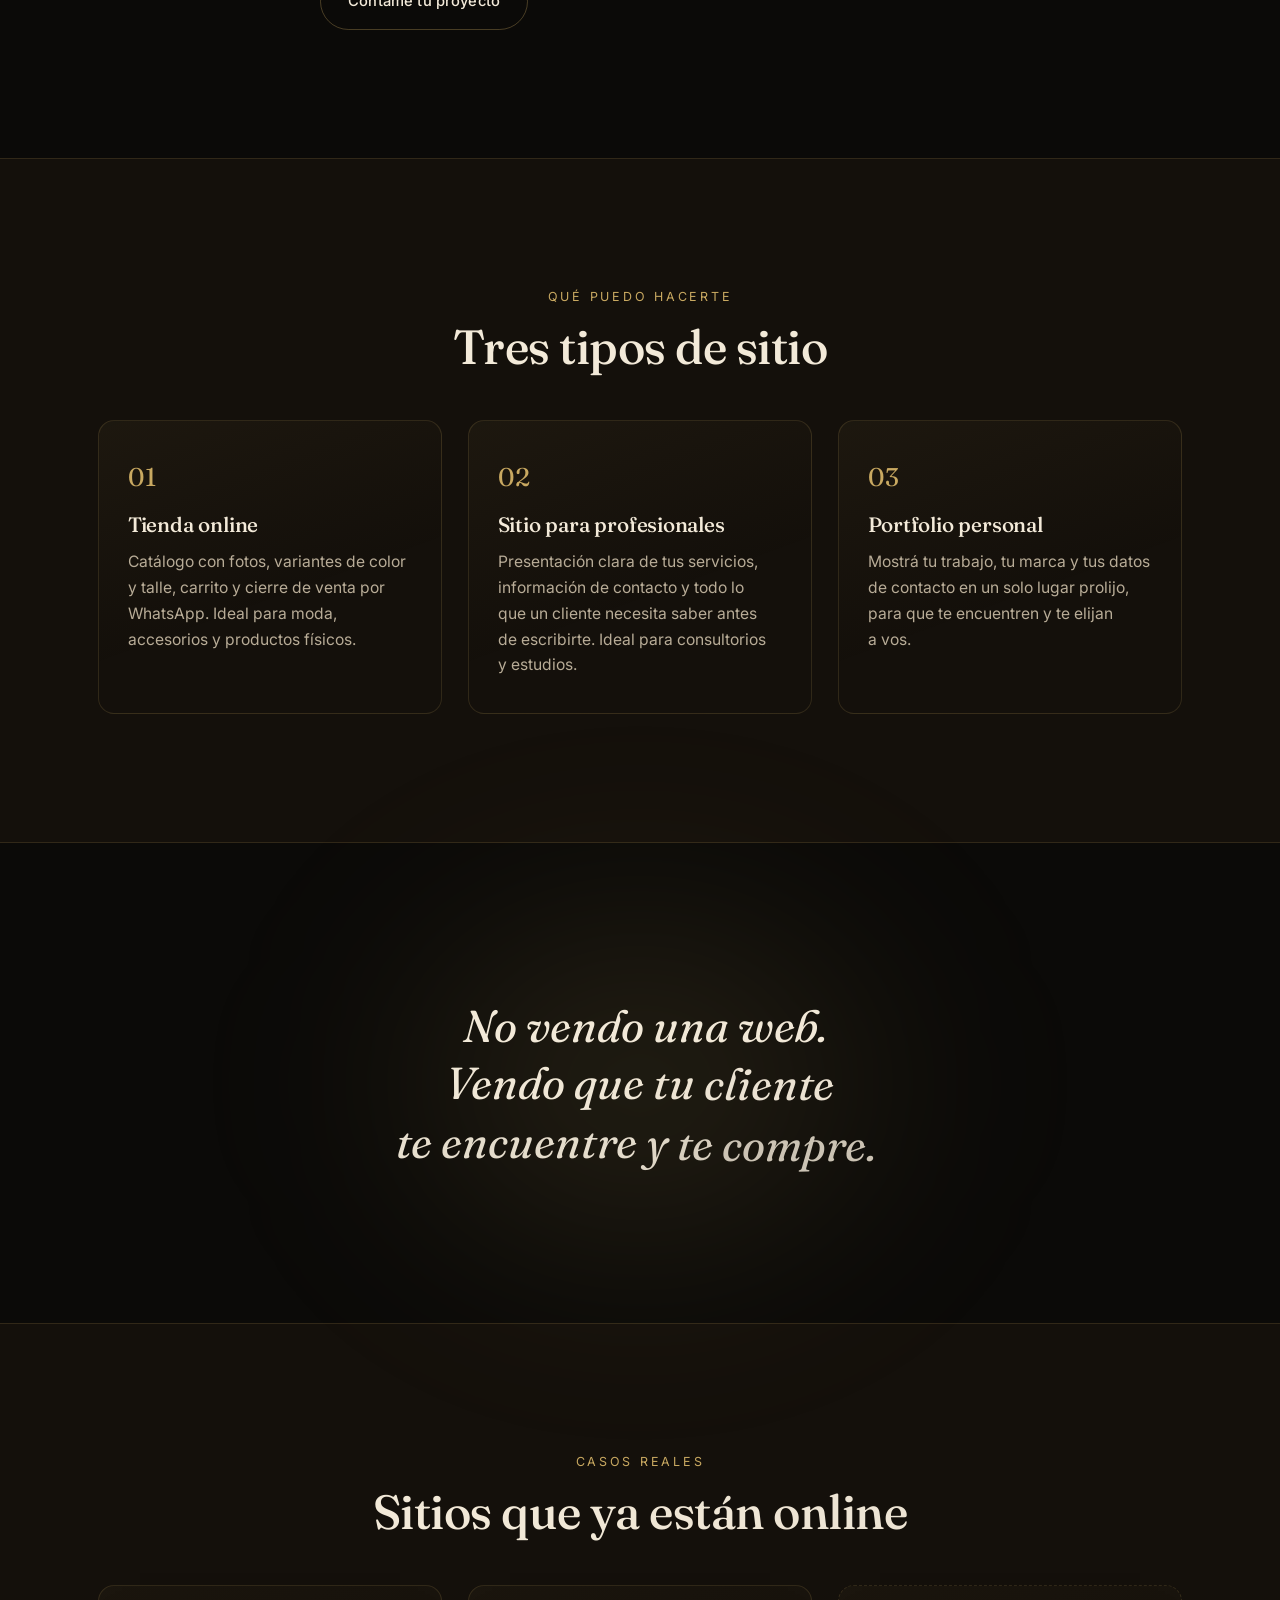
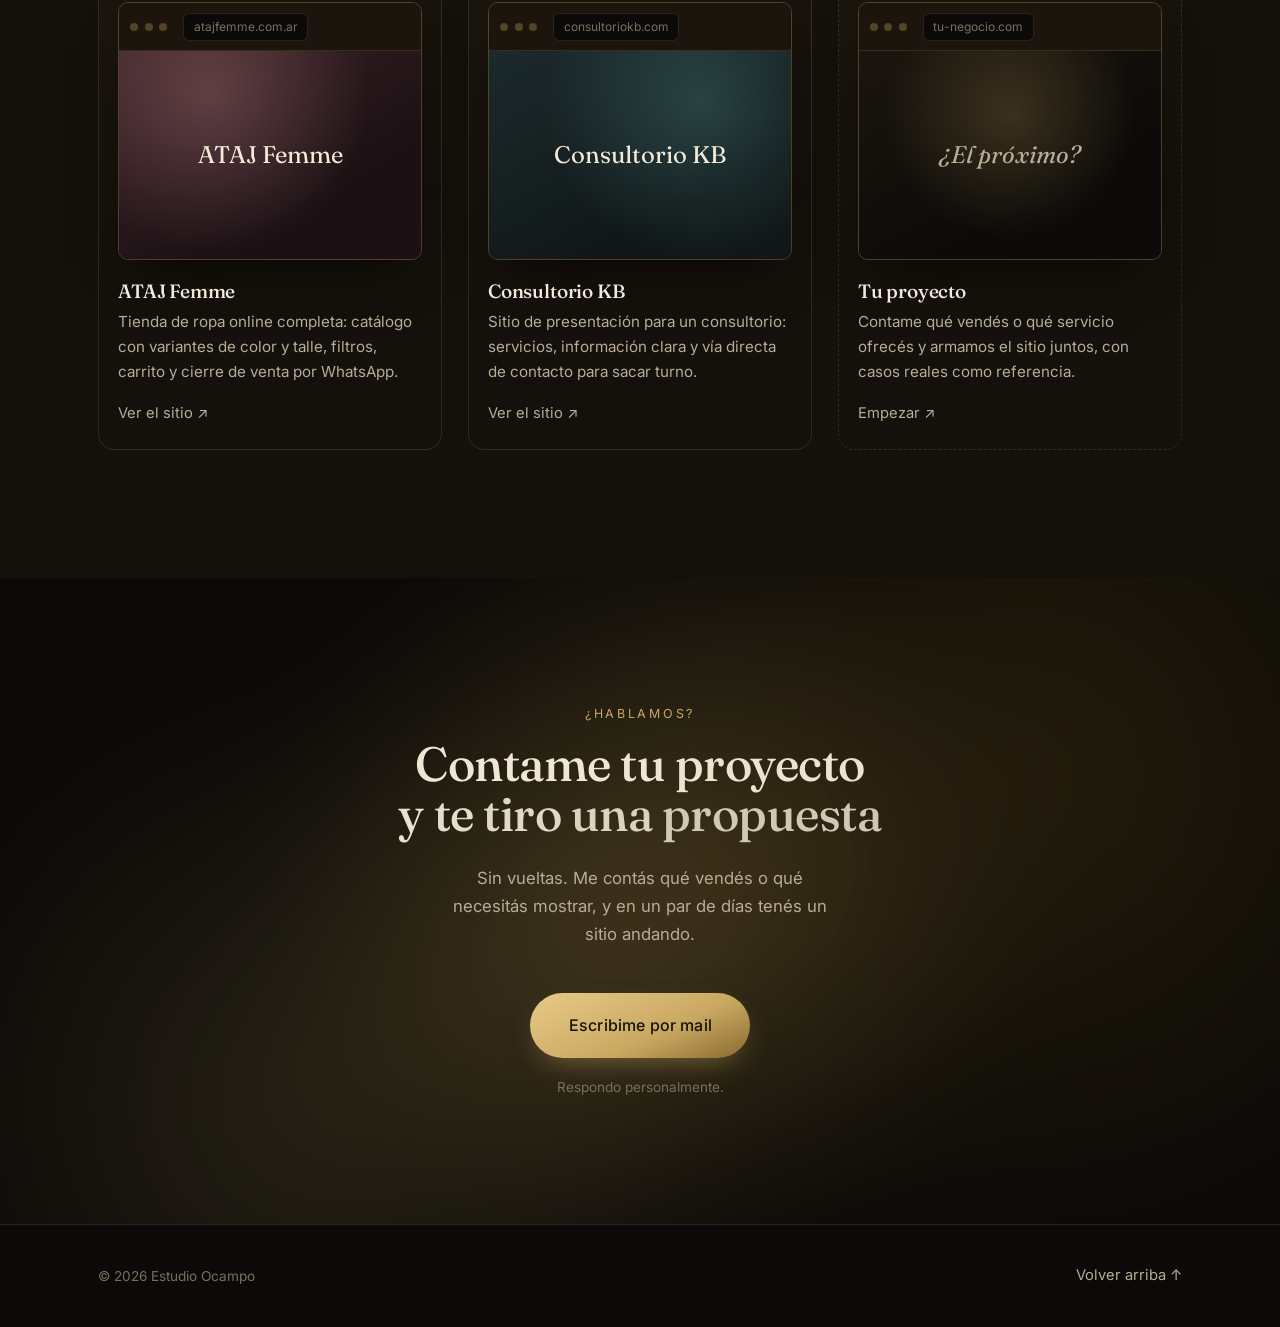
==== commit 9c8128cb: "Add files via upload" ====
--- a/index.html
+++ b/index.html
@@ -44,7 +44,7 @@
 <div class="grain" aria-hidden="true"></div>
 
 <nav class="nav" data-nav>
-  <a class="nav-mark" href="#inicio" aria-label="Inicio">EO</a>
+  <a class="nav-mark" href="#inicio" aria-label="Inicio"><img src="assets/img/logo-eo-nav.png" alt="Estudio Ocampo" class="nav-mark-img"></a>
   <a class="btn btn-nav" href="#hablemos" data-magnetic data-magnetic-strength="0.25">
     <span>Pedí tu web</span>
   </a>
@@ -75,22 +75,8 @@
       </div>
     </div>
 
-    <div class="hero-figure hero-figure--code" data-reveal-mask aria-hidden="true">
-      <div class="code-mock">
-        <div class="code-mock-bar">
-          <span class="browser-dot"></span><span class="browser-dot"></span><span class="browser-dot"></span>
-          <span class="browser-url">index.html</span>
-        </div>
-        <div class="code-mock-body">
-          <p><span class="code-tag">&lt;section</span> <span class="code-attr">class</span>=<span class="code-str">"tienda"</span><span class="code-tag">&gt;</span></p>
-          <p class="code-indent"><span class="code-tag">&lt;h2&gt;</span>Tu marca<span class="code-tag">&lt;/h2&gt;</span></p>
-          <p class="code-indent"><span class="code-tag">&lt;div</span> <span class="code-attr">class</span>=<span class="code-str">"carrito"</span><span class="code-tag">&gt;</span></p>
-          <p class="code-indent2"><span class="code-comment">// agregar al carrito</span></p>
-          <p class="code-indent2"><span class="code-attr">whatsapp</span>.<span class="code-fn">enviar</span>(pedido)</p>
-          <p class="code-indent"><span class="code-tag">&lt;/div&gt;</span></p>
-          <p><span class="code-tag">&lt;/section&gt;</span></p>
-        </div>
-      </div>
+    <div class="hero-figure hero-figure--logo" data-reveal-mask aria-hidden="true">
+      <img src="assets/img/logo-eo.png" alt="" class="hero-logo-img">
     </div>
   </div>
 
--- a/styles.css
+++ b/styles.css
@@ -184,17 +184,15 @@
   padding-block: 0.8rem;
 }
 .nav-mark {
-  font-family: var(--serif);
-  font-size: 1.2rem;
-  letter-spacing: 0.06em;
-  color: var(--accent);
   border: 1px solid var(--line-strong);
   width: 42px; height: 42px;
   border-radius: 50%;
   display: grid; place-items: center;
+  overflow: hidden;
   transition: border-color .35s, color .35s;
 }
 .nav-mark:hover { border-color: var(--accent); }
+.nav-mark-img { width: 68%; height: 68%; object-fit: contain; }
 
 /* =============================================================
    6. Hero
@@ -294,39 +292,12 @@
 }
 .hero-figure img { width: 100%; height: 100%; object-fit: cover; }
 
-.hero-figure--code {
+.hero-figure--logo {
   background: linear-gradient(160deg, var(--bg-3), var(--bg) 75%);
   display: flex; align-items: center; justify-content: center;
-  padding: 1.4rem;
-}
-.code-mock {
-  width: 100%;
-  border-radius: 10px;
-  overflow: hidden;
-  border: 1px solid var(--line-strong);
-  background: var(--bg);
-  box-shadow: 0 20px 50px -20px rgba(0,0,0,0.7);
-}
-.code-mock-bar {
-  display: flex; align-items: center; gap: 0.4rem;
-  padding: 0.6rem 0.7rem;
-  background: var(--bg-3);
-  border-bottom: 1px solid var(--line);
-}
-.code-mock-body {
-  padding: 1.2rem 1.1rem;
-  font-family: "SF Mono", "Fira Code", Consolas, monospace;
-  font-size: 0.82rem;
-  line-height: 1.9;
-}
-.code-mock-body p { white-space: pre; color: var(--ink-mute); }
-.code-indent { padding-left: 1.4rem; }
-.code-indent2 { padding-left: 2.8rem; }
-.code-tag { color: var(--accent); }
-.code-attr { color: var(--accent-2); }
-.code-str { color: var(--ink); }
-.code-fn { color: var(--accent-2); }
-.code-comment { color: var(--ink-faint); font-style: italic; }
+  padding: 2.5rem;
+}
+.hero-logo-img { width: 62%; height: 62%; object-fit: contain; }
 
 .scroll-cue {
   position: absolute; bottom: 2.2rem; left: 50%; transform: translateX(-50%);
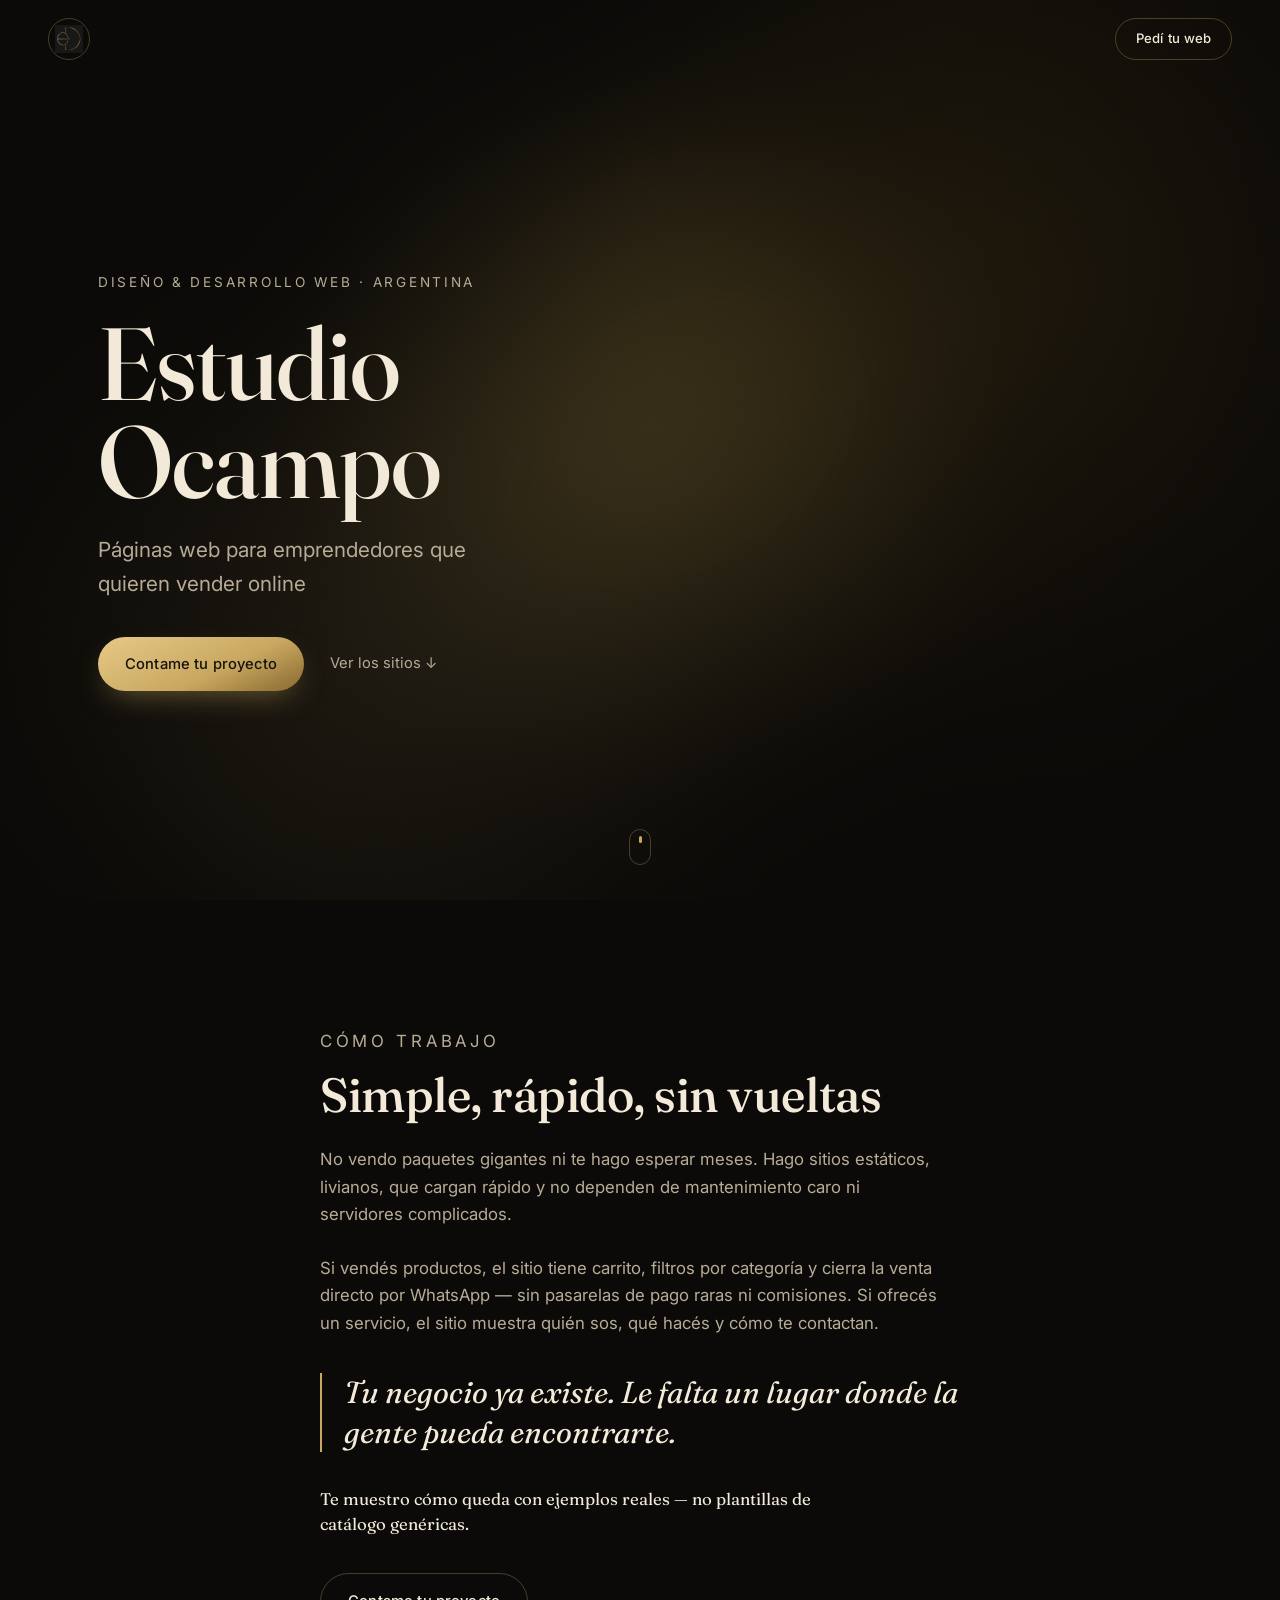
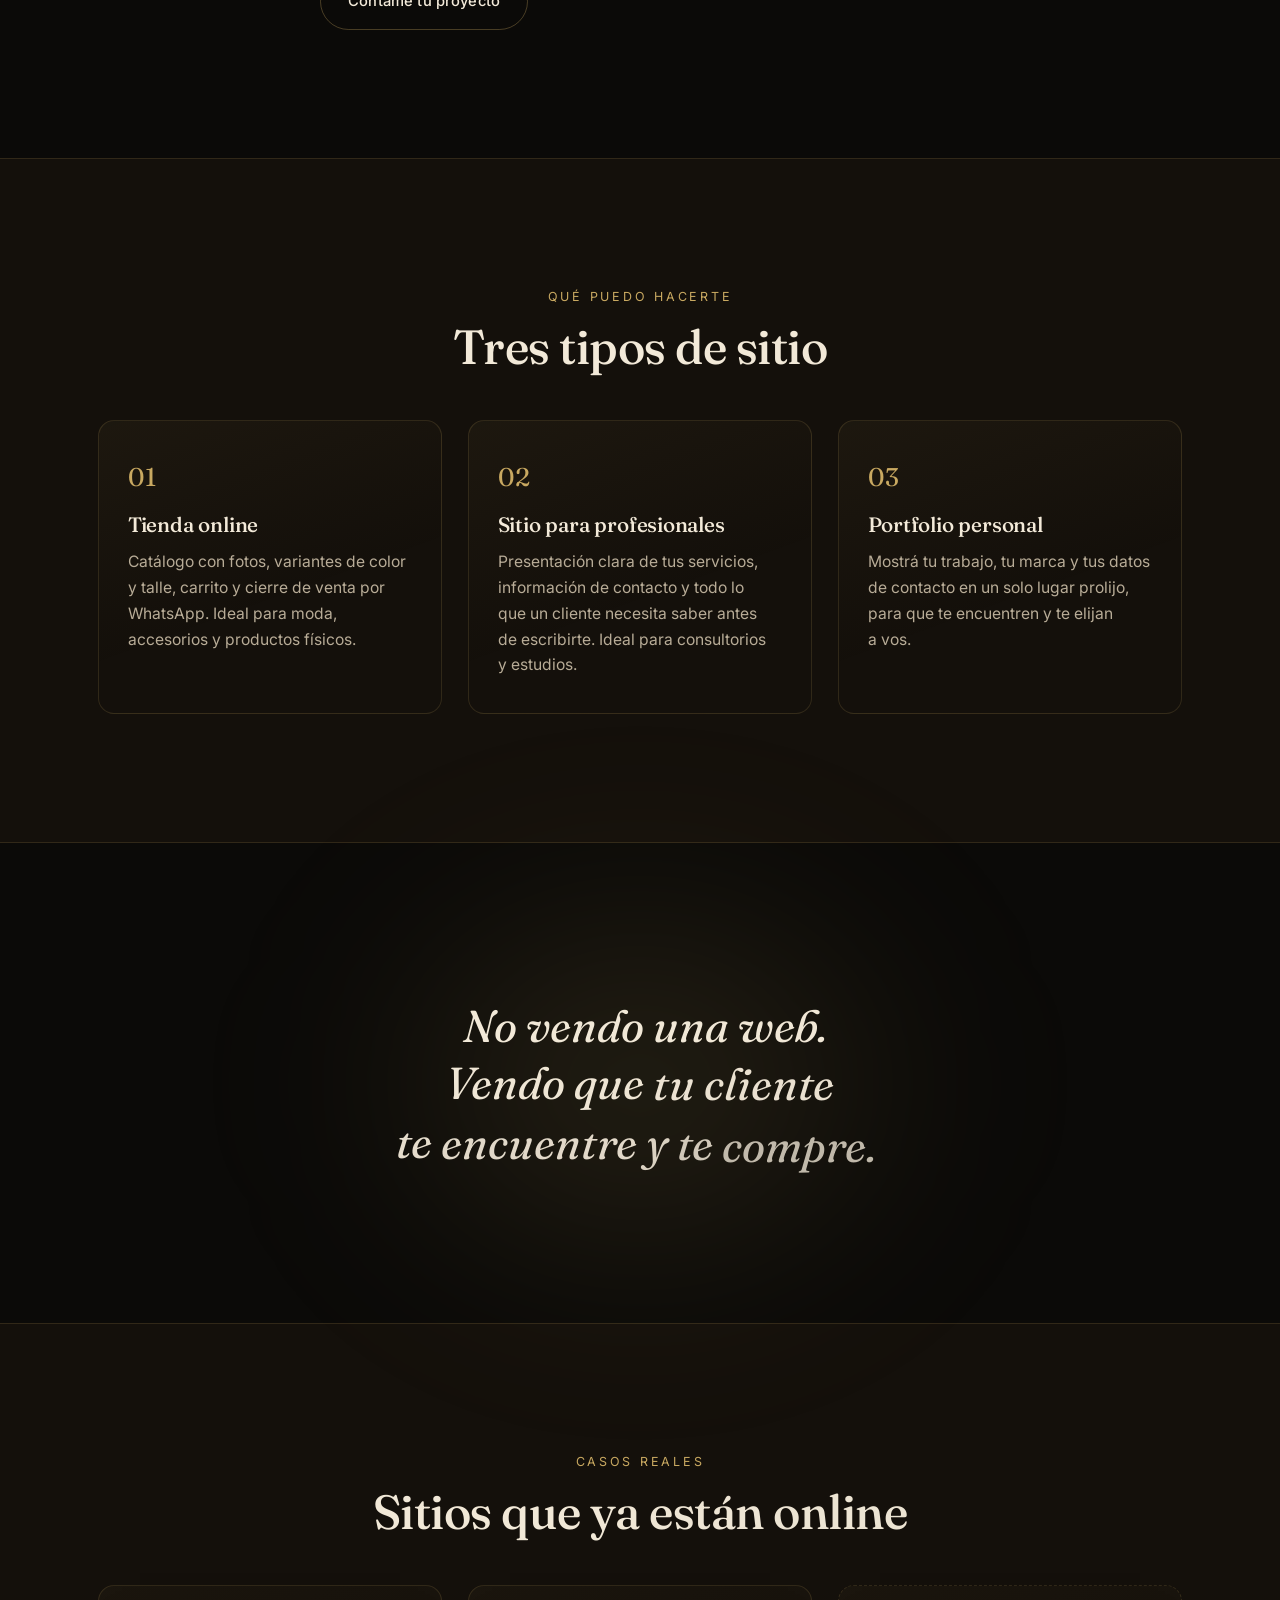
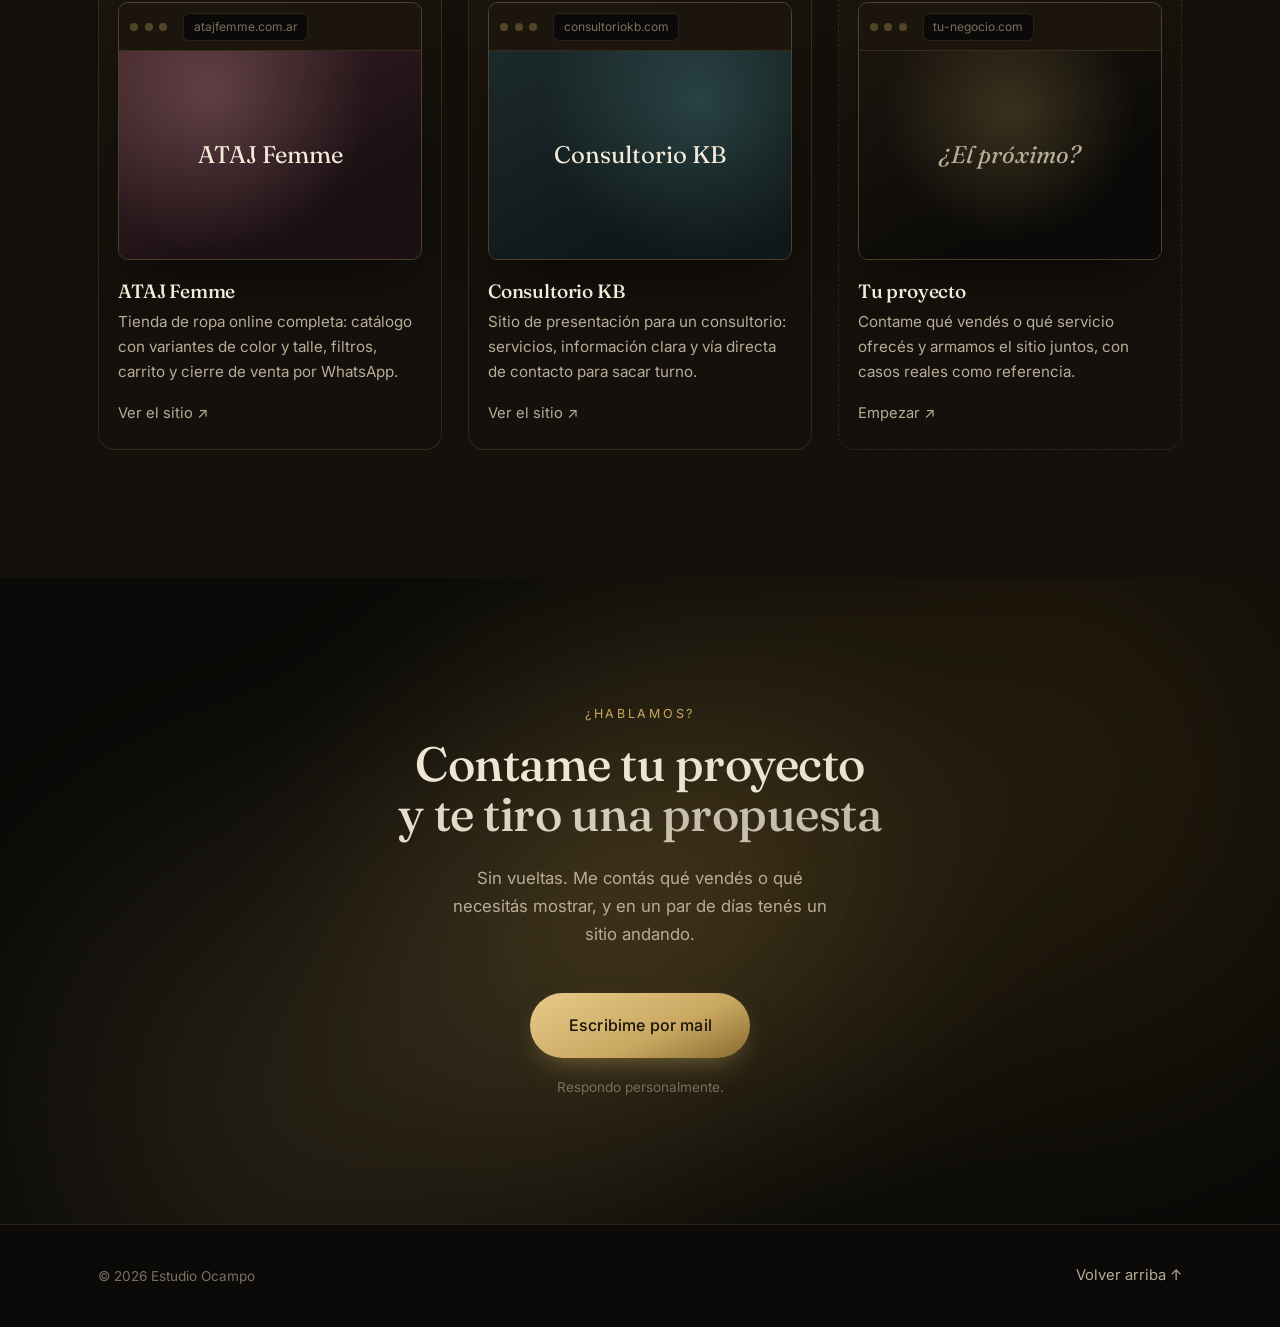
==== commit 685ae189: "Add files via upload" ====
--- a/index.html
+++ b/index.html
@@ -62,11 +62,6 @@
         Páginas web para emprendedores que quieren vender online
       </p>
 
-      <div class="hero-stat" data-reveal>
-        <span class="hero-stat-number">2</span>
-        <span class="hero-stat-label">proyectos reales<br>ya funcionando y vendiendo</span>
-      </div>
-
       <div class="hero-actions" data-reveal>
         <a class="btn btn-primary" href="#hablemos" data-magnetic data-magnetic-strength="0.3">
           <span>Contame tu proyecto</span>
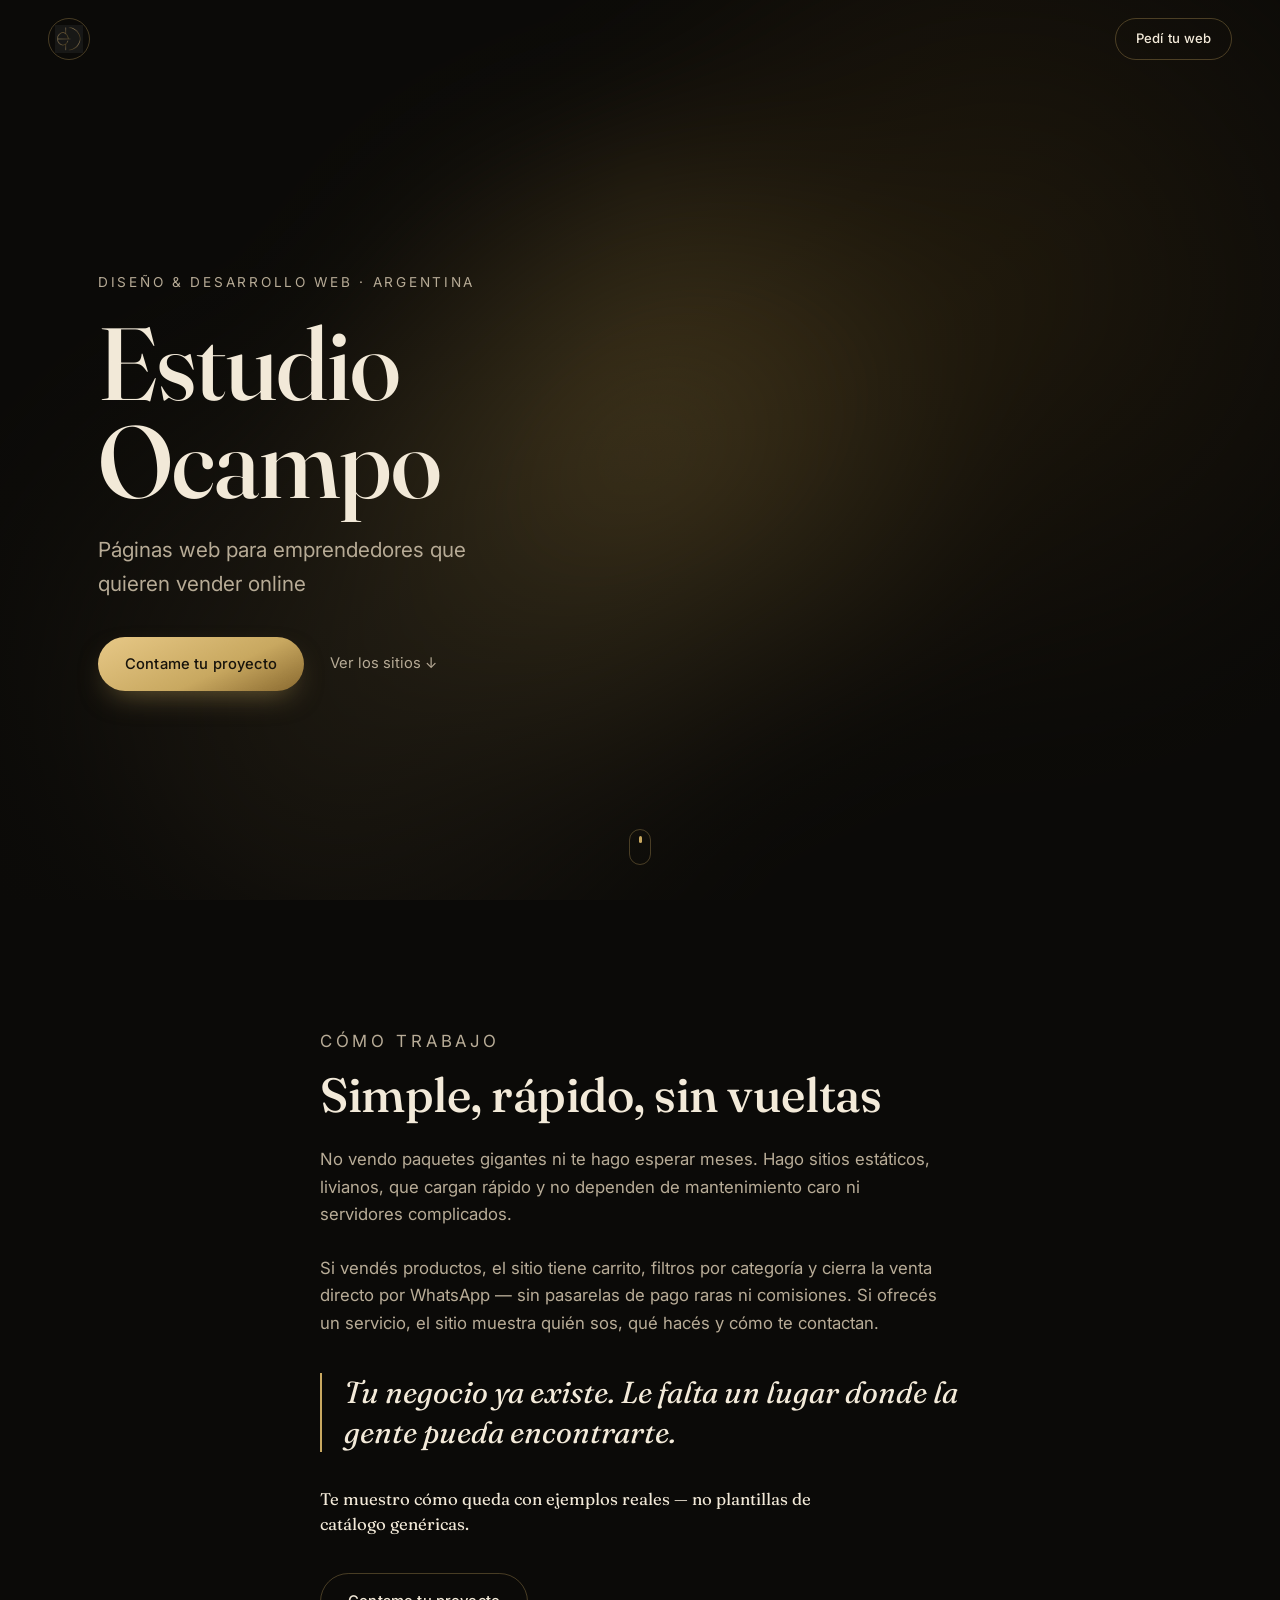
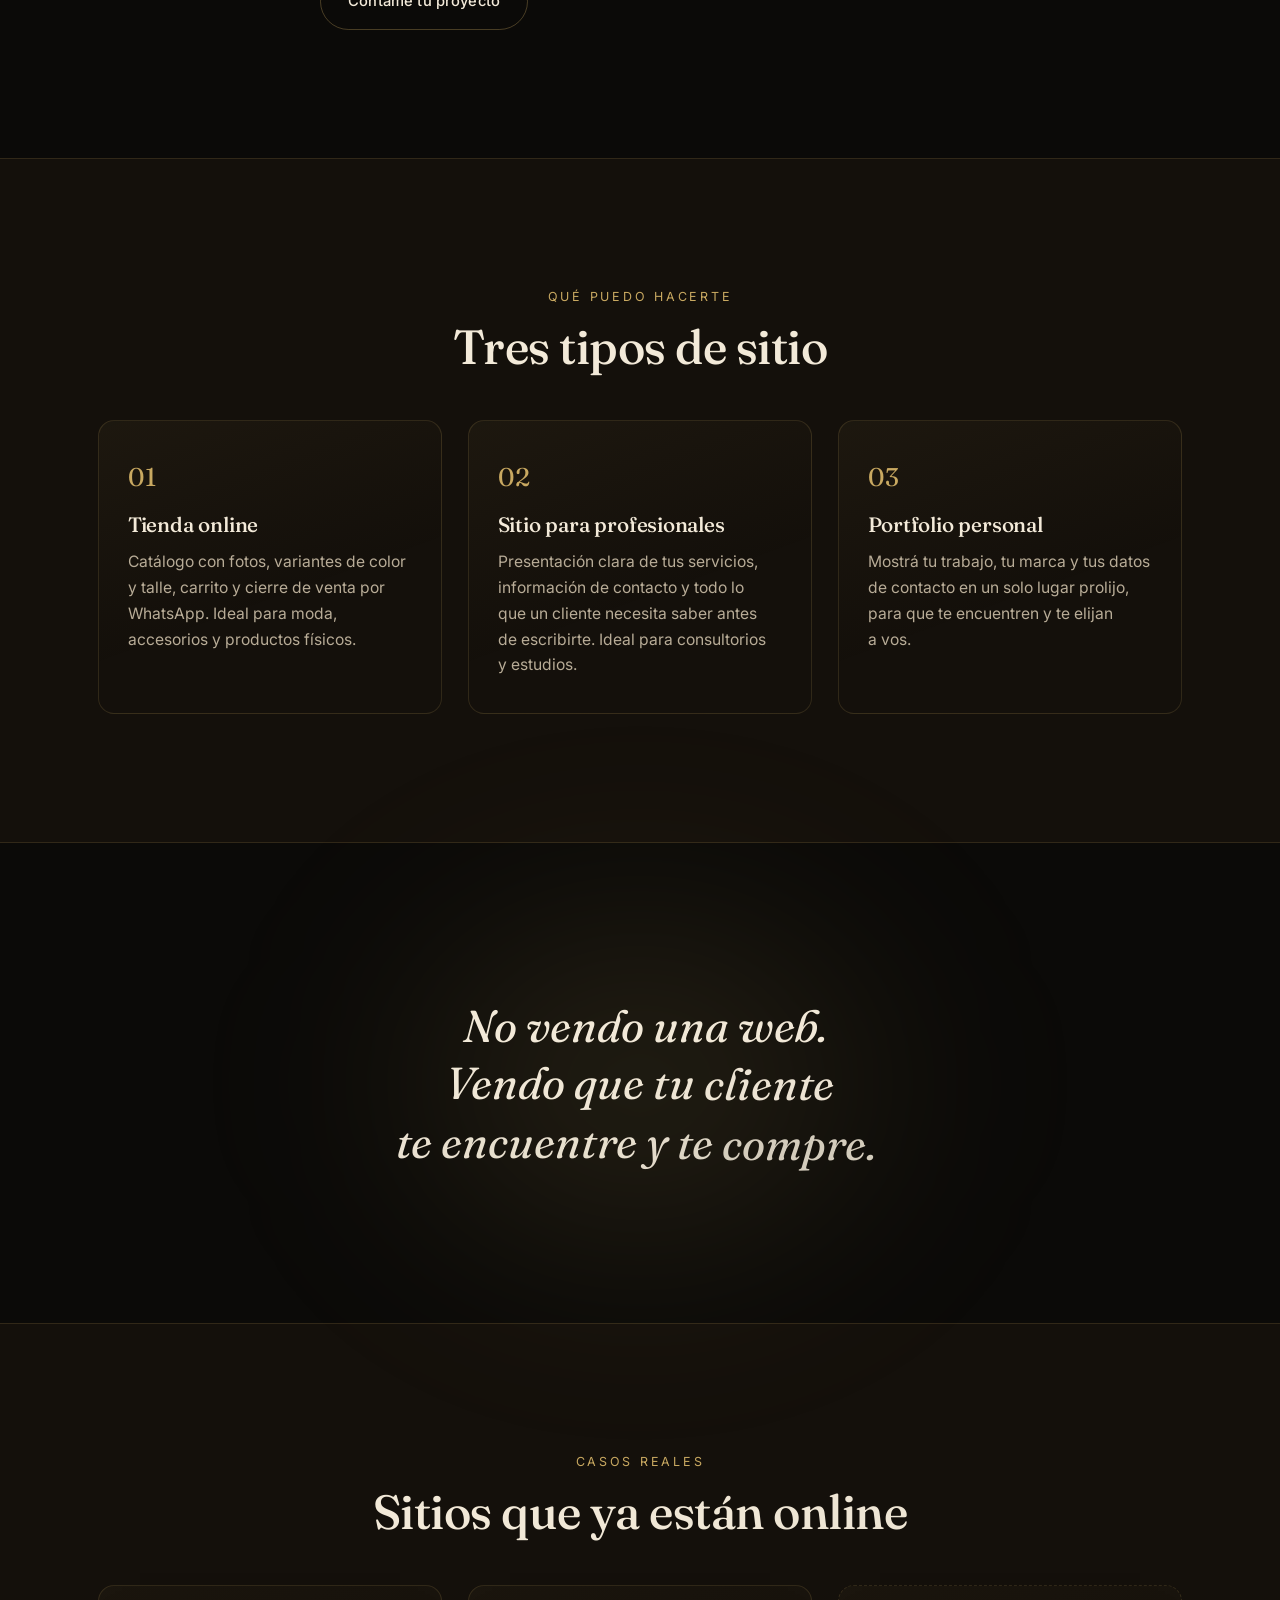
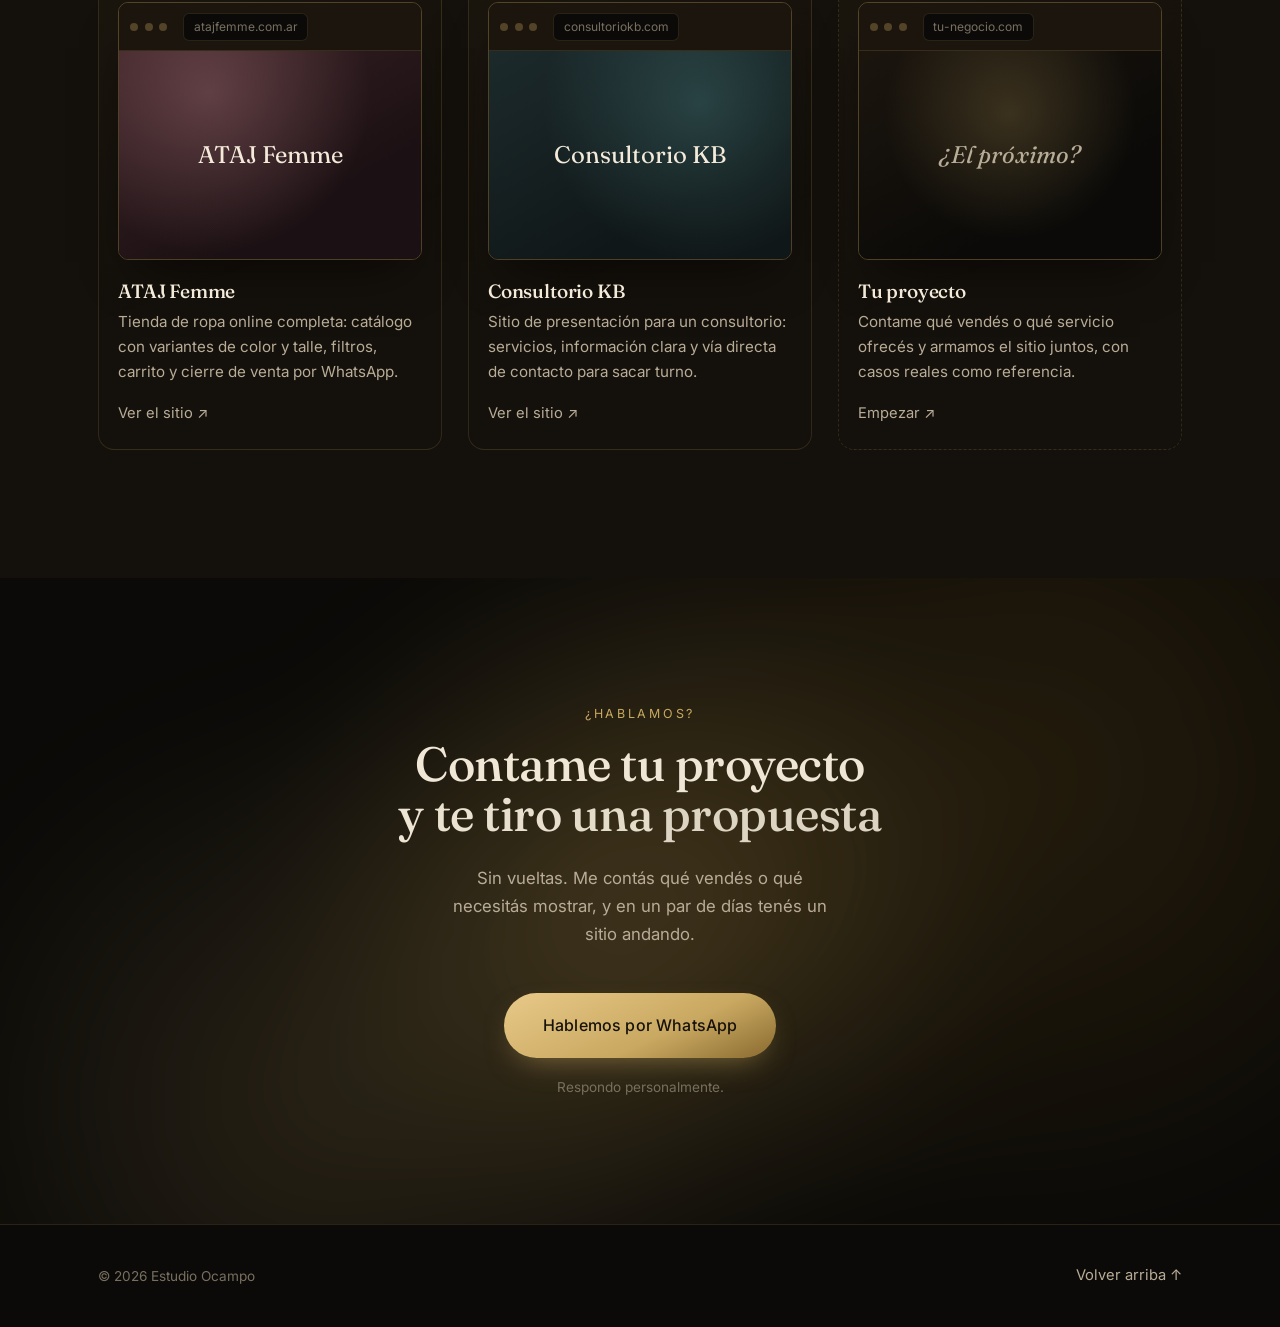
==== commit 02085745: "Add files via upload" ====
--- a/index.html
+++ b/index.html
@@ -204,9 +204,10 @@
       <p class="contact-sub" data-reveal>Sin vueltas. Me contás qué vendés o qué necesitás mostrar, y en un par de días tenés un sitio andando.</p>
 
       <a class="btn btn-primary btn-lg" data-reveal
-         href="mailto:rodrigocampo779@gmail.com?subject=Quiero%20una%20p%C3%A1gina%20web&body=Hola%20Rodrigo%2C%20te%20cuento%20mi%20proyecto..."
+         href="https://wa.me/5491133524816?text=Hola%20Rodrigo%2C%20te%20cuento%20mi%20proyecto..."
+         target="_blank" rel="noopener"
          data-magnetic data-magnetic-strength="0.25">
-        <span>Escribime por mail</span>
+        <span>Hablemos por WhatsApp</span>
       </a>
       <p class="contact-note" data-reveal>Respondo personalmente.</p>
     </div>
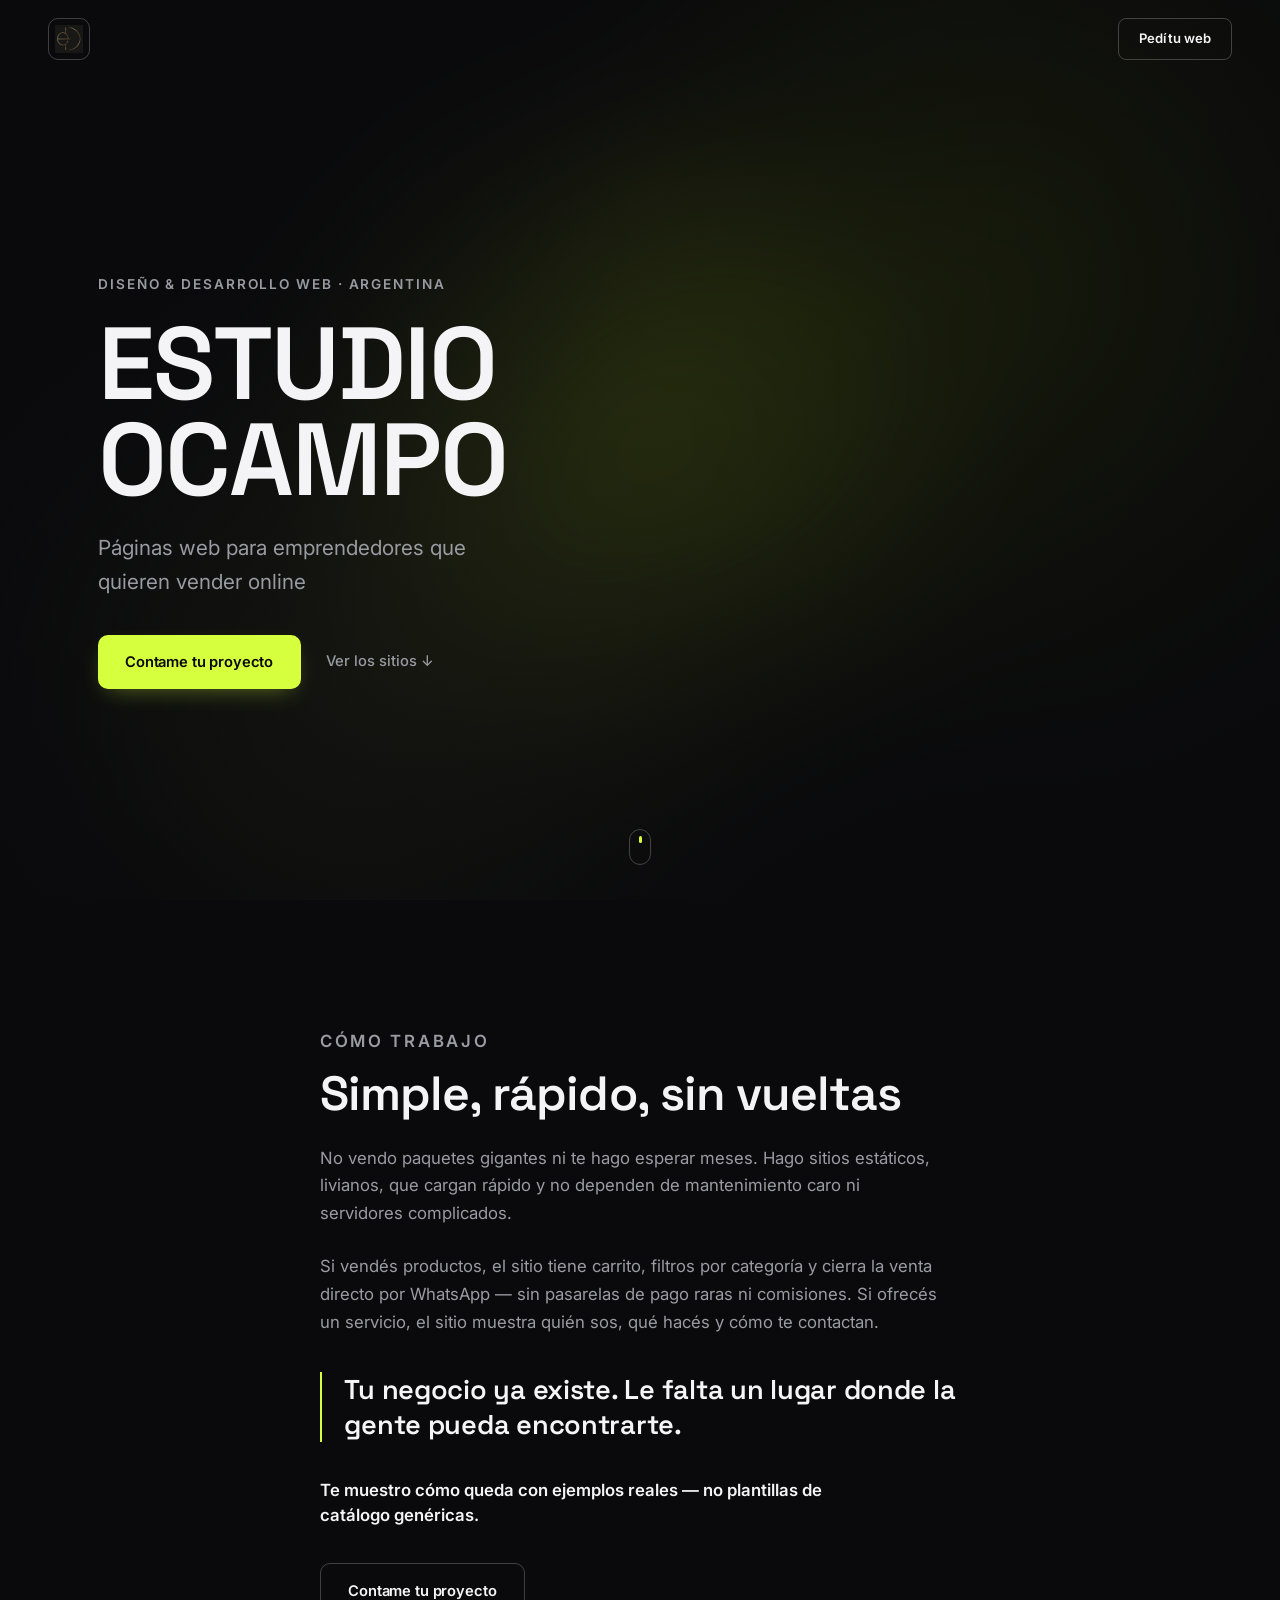
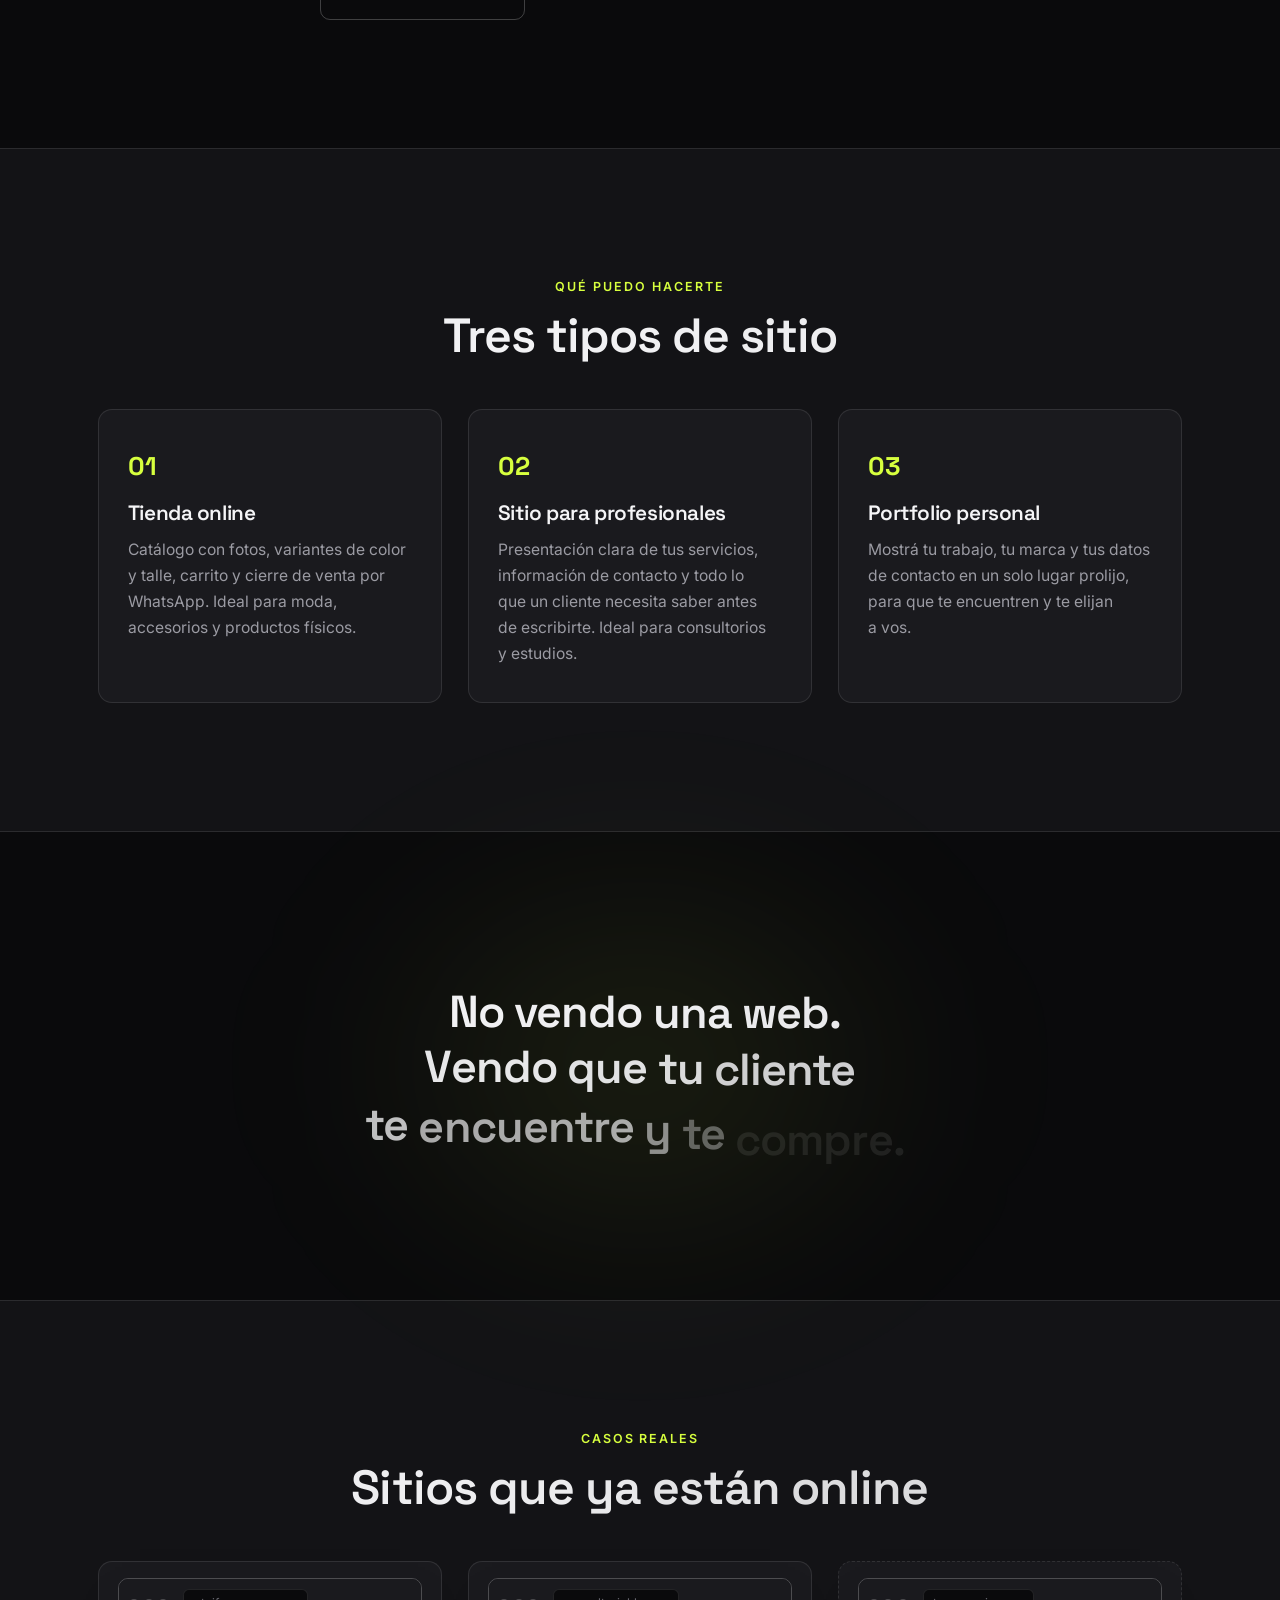
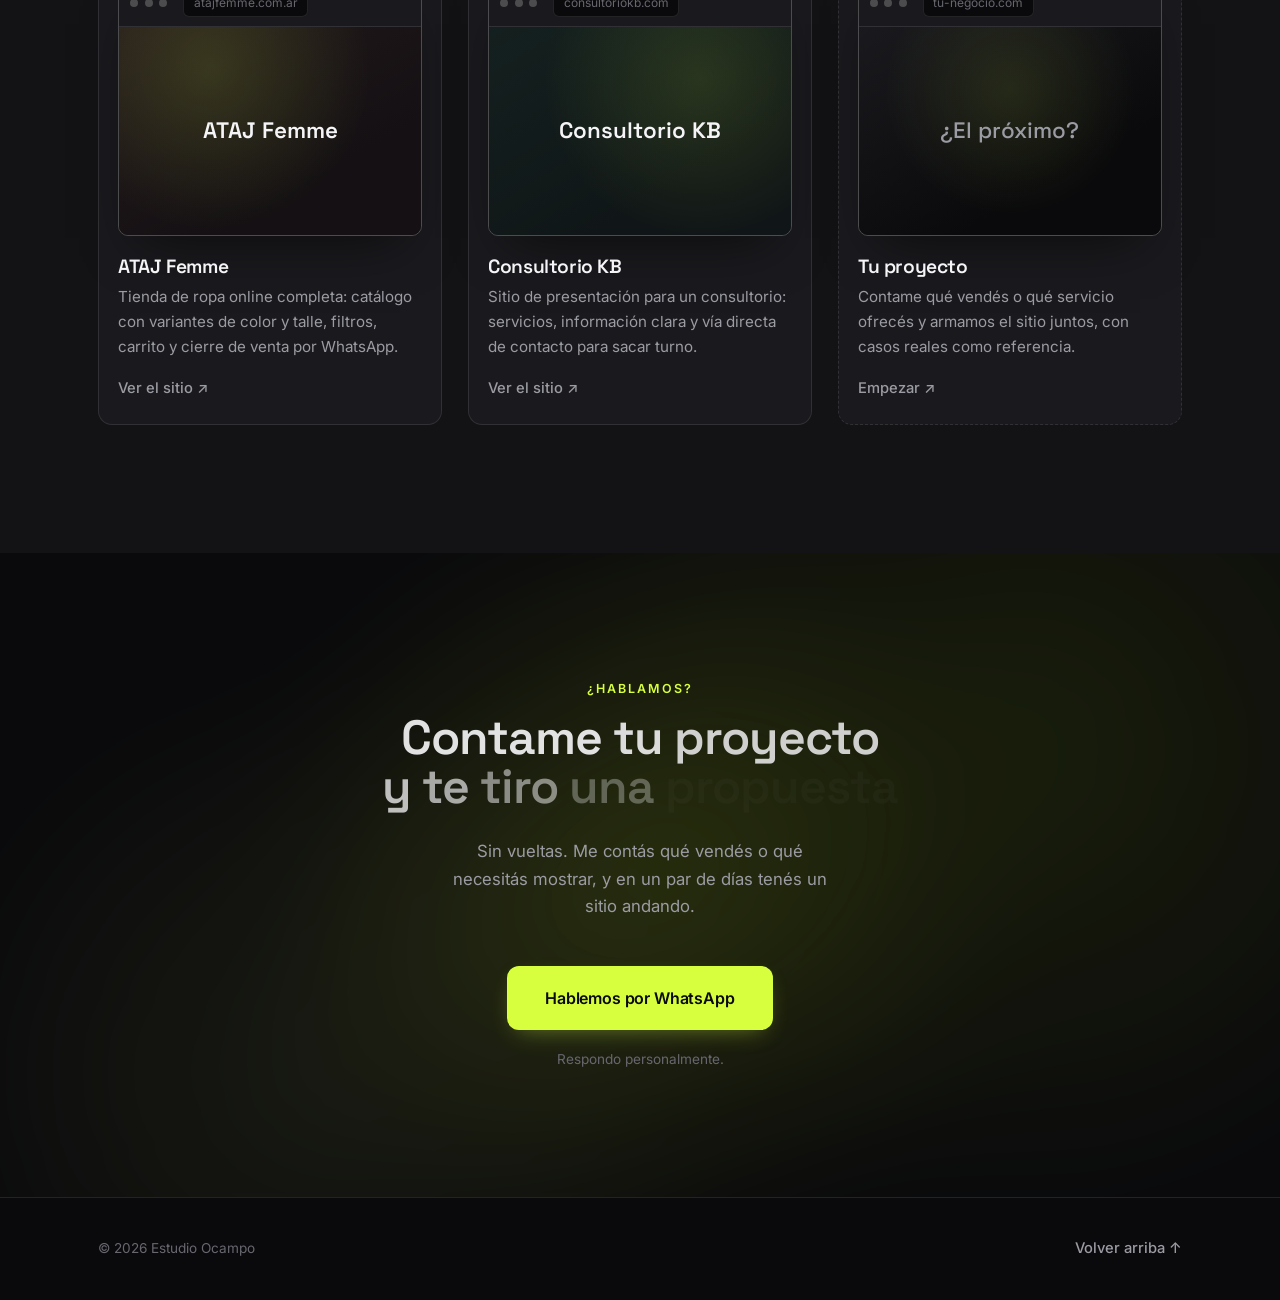
==== commit a570ead9: "Add files via upload" ====
--- a/index.html
+++ b/index.html
@@ -18,11 +18,11 @@
 
 <link rel="preconnect" href="https://fonts.googleapis.com">
 <link rel="preconnect" href="https://fonts.gstatic.com" crossorigin>
-<link rel="stylesheet" href="https://fonts.googleapis.com/css2?family=Fraunces:ital,opsz,wght@0,9..144,300;0,9..144,400;0,9..144,500;0,9..144,600;1,9..144,400;1,9..144,500&family=Inter:wght@300;400;500;600&display=swap">
+<link rel="stylesheet" href="https://fonts.googleapis.com/css2?family=Space+Grotesk:wght@400;500;600;700&family=Inter:wght@300;400;500;600&display=swap">
 
 <link rel="preload" as="image" href="assets/img/hero-rodrigo.jpg" fetchpriority="high">
 
-<link rel="stylesheet" href="styles.css?v=20260922">
+<link rel="stylesheet" href="styles.css?v=20260922b">
 
 <!-- JSON-LD -->
 <script type="application/ld+json">
@@ -225,6 +225,6 @@
 <script defer src="lib/gsap.min.js"></script>
 <script defer src="lib/ScrollTrigger.min.js"></script>
 <script defer src="lib/manifest.js"></script>
-<script defer src="main.js?v=20260922"></script>
+<script defer src="main.js?v=20260922b"></script>
 </body>
 </html>
--- a/styles.css
+++ b/styles.css
@@ -2,19 +2,19 @@
    1. Tokens
    ============================================================= */
 :root {
-  --bg: #0b0a08;
-  --bg-2: #14100b;
-  --bg-3: #1b150e;
-  --ink: #f3ead9;
-  --ink-mute: #b8ac97;
-  --ink-faint: #786f5f;
-  --accent: #c9a961;
-  --accent-2: #e8c988;
-  --accent-deep: #8a6a2f;
-  --line: rgba(201, 169, 97, 0.16);
-  --line-strong: rgba(201, 169, 97, 0.32);
-
-  --serif: "Fraunces", "Iowan Old Style", Georgia, serif;
+  --bg: #0a0a0c;
+  --bg-2: #131316;
+  --bg-3: #1a1a1e;
+  --ink: #f5f5f7;
+  --ink-mute: #9b9ba3;
+  --ink-faint: #67676f;
+  --accent: #d7ff3e;
+  --accent-2: #e8ff85;
+  --accent-deep: #9fc71a;
+  --line: rgba(255, 255, 255, 0.1);
+  --line-strong: rgba(255, 255, 255, 0.22);
+
+  --display: "Space Grotesk", "Inter", -apple-system, BlinkMacSystemFont, "Segoe UI", sans-serif;
   --sans: "Inter", -apple-system, BlinkMacSystemFont, "Segoe UI", sans-serif;
 
   --ease-out: cubic-bezier(0.16, 1, 0.3, 1);
@@ -53,7 +53,7 @@
 button { font: inherit; color: inherit; cursor: pointer; border: 0; background: none; }
 a { color: inherit; text-decoration: none; }
 p { text-wrap: pretty; }
-h1, h2, h3, h4 { text-wrap: balance; line-height: 1.05; letter-spacing: -0.01em; font-family: var(--serif); font-weight: 500; }
+h1, h2, h3, h4 { text-wrap: balance; line-height: 1.02; letter-spacing: -0.02em; font-family: var(--display); font-weight: 600; }
 ::selection { background: var(--accent); color: var(--bg); }
 
 :focus-visible {
@@ -82,7 +82,8 @@
 .kicker {
   font-family: var(--sans);
   font-size: 0.78rem;
-  letter-spacing: 0.22em;
+  font-weight: 600;
+  letter-spacing: 0.16em;
   text-transform: uppercase;
   color: var(--accent);
   margin-bottom: 0.9rem;
@@ -98,6 +99,7 @@
 
 .link-quiet {
   font-size: 0.92rem;
+  font-weight: 500;
   color: var(--ink-mute);
   border-bottom: 1px solid transparent;
   transition: color .35s var(--ease-out), border-color .35s var(--ease-out);
@@ -107,21 +109,21 @@
 /* grain texture overlay, whole page, very subtle */
 .grain {
   position: fixed; inset: 0; z-index: 2; pointer-events: none;
-  opacity: 0.045; mix-blend-mode: overlay;
+  opacity: 0.035; mix-blend-mode: overlay;
   background-image: url("data:image/svg+xml;utf8,<svg xmlns='http://www.w3.org/2000/svg' viewBox='0 0 200 200'><filter id='n'><feTurbulence type='fractalNoise' baseFrequency='0.9' numOctaves='3' stitchTiles='stitch'/><feColorMatrix values='0 0 0 0 0 0 0 0 0 0 0 0 0 0 0 0 0 0 0.5 0'/></filter><rect width='100%25' height='100%25' filter='url(%23n)'/></svg>");
   background-size: 220px 220px;
 }
 
 [data-reveal] {
-  opacity: 0; transform: translateY(28px);
-  transition: opacity .9s var(--ease-soft), transform .9s var(--ease-soft);
+  opacity: 0; transform: translateY(20px);
+  transition: opacity .7s var(--ease-soft), transform .7s var(--ease-soft);
 }
 [data-reveal].is-revealed { opacity: 1; transform: none; }
 .reveal[data-split], [data-reveal][data-split] { opacity: 1; transform: none; }
 
 [data-reveal-mask] {
   clip-path: inset(0 0 100% 0);
-  transition: clip-path 1.3s var(--ease-soft);
+  transition: clip-path 1.1s var(--ease-soft);
 }
 [data-reveal-mask].is-revealed { clip-path: inset(0); }
 
@@ -131,23 +133,24 @@
 .btn {
   display: inline-flex; align-items: center; justify-content: center;
   padding: 0.95rem 1.7rem;
-  border-radius: 999px;
+  border-radius: 10px;
   font-size: 0.92rem;
-  font-weight: 500;
-  letter-spacing: 0.01em;
-  transition: transform .5s var(--ease-soft), box-shadow .5s var(--ease-soft), background-color .35s var(--ease-out), border-color .35s var(--ease-out), color .35s var(--ease-out);
+  font-weight: 600;
+  letter-spacing: -0.01em;
+  transition: transform .4s var(--ease-soft), box-shadow .4s var(--ease-soft), background-color .3s var(--ease-out), border-color .3s var(--ease-out), color .3s var(--ease-out);
 }
 .has-magnetic { isolation: isolate; }
 .magnetic-inner { display: inline-flex; align-items: center; justify-content: center; gap: inherit; will-change: transform; transition: transform .8s var(--ease-soft); }
 
 .btn-primary {
-  background: linear-gradient(155deg, var(--accent-2), var(--accent) 60%, var(--accent-deep));
-  color: #17130b;
-  box-shadow: 0 12px 30px -12px rgba(201, 169, 97, 0.55);
+  background: var(--accent);
+  color: #0a0a0c;
+  box-shadow: 0 8px 24px -10px rgba(215, 255, 62, 0.45);
 }
 .btn-primary:hover {
-  transform: translateY(-3px);
-  box-shadow: 0 22px 44px -14px rgba(201, 169, 97, 0.65);
+  transform: translateY(-2px);
+  background: var(--accent-2);
+  box-shadow: 0 16px 36px -12px rgba(215, 255, 62, 0.55);
 }
 
 .btn-outline {
@@ -162,10 +165,11 @@
   font-size: 0.82rem;
   border: 1px solid var(--line-strong);
   color: var(--ink);
+  border-radius: 8px;
 }
 .btn-nav:hover { border-color: var(--accent); color: var(--accent); }
 
-.btn-lg { padding: 1.2rem 2.4rem; font-size: 1rem; margin-top: 0.6rem; }
+.btn-lg { padding: 1.2rem 2.4rem; font-size: 1rem; margin-top: 0.6rem; border-radius: 12px; }
 
 /* =============================================================
    5. Nav
@@ -177,7 +181,7 @@
   transition: background-color .5s var(--ease-out), backdrop-filter .5s var(--ease-out), box-shadow .5s var(--ease-out), padding .4s var(--ease-out);
 }
 .nav.is-scrolled {
-  background: rgba(11, 10, 8, 0.82);
+  background: rgba(10, 10, 12, 0.82);
   backdrop-filter: blur(14px) saturate(140%);
   -webkit-backdrop-filter: blur(14px) saturate(140%);
   box-shadow: 0 1px 0 var(--line);
@@ -186,7 +190,7 @@
 .nav-mark {
   border: 1px solid var(--line-strong);
   width: 42px; height: 42px;
-  border-radius: 50%;
+  border-radius: 10px;
   display: grid; place-items: center;
   overflow: hidden;
   transition: border-color .35s, color .35s;
@@ -209,9 +213,9 @@
 .hero-mesh {
   position: absolute; inset: -15%; z-index: -2;
   background:
-    radial-gradient(circle 620px at var(--mx, 30%) var(--my, 35%), rgba(201, 169, 97, 0.30), transparent 60%),
-    radial-gradient(circle 760px at calc(var(--mx, 30%) + 22%) calc(var(--my, 35%) - 14%), rgba(138, 106, 47, 0.22), transparent 62%),
-    radial-gradient(circle 680px at calc(var(--mx, 30%) - 18%) calc(var(--my, 35%) + 22%), rgba(232, 201, 136, 0.14), transparent 60%),
+    radial-gradient(circle 620px at var(--mx, 30%) var(--my, 35%), rgba(215, 255, 62, 0.16), transparent 60%),
+    radial-gradient(circle 760px at calc(var(--mx, 30%) + 22%) calc(var(--my, 35%) - 14%), rgba(159, 199, 26, 0.12), transparent 62%),
+    radial-gradient(circle 680px at calc(var(--mx, 30%) - 18%) calc(var(--my, 35%) + 22%), rgba(232, 255, 133, 0.08), transparent 60%),
     var(--bg);
   filter: blur(60px) saturate(120%);
 }
@@ -219,7 +223,7 @@
 
 .hero-grain {
   position: absolute; inset: 0; z-index: -1;
-  background: radial-gradient(ellipse at 50% 20%, transparent 0%, rgba(11,10,8,0.55) 78%, var(--bg) 100%);
+  background: radial-gradient(ellipse at 50% 20%, transparent 0%, rgba(10,10,12,0.55) 78%, var(--bg) 100%);
 }
 
 .hero-inner {
@@ -233,7 +237,8 @@
 
 .eyebrow {
   font-size: 0.85rem;
-  letter-spacing: 0.2em;
+  font-weight: 600;
+  letter-spacing: 0.14em;
   text-transform: uppercase;
   color: var(--ink-mute);
   margin-bottom: 1.3rem;
@@ -241,9 +246,10 @@
 
 .hero-title {
   font-size: clamp(3rem, 9vw, 6.4rem);
-  line-height: 0.96;
+  line-height: 0.94;
   color: var(--ink);
   margin-bottom: 1.4rem;
+  text-transform: uppercase;
 }
 .split-char { display: inline-block; }
 
@@ -263,7 +269,7 @@
   max-width: 26rem;
 }
 .hero-stat-number {
-  font-family: var(--serif);
+  font-family: var(--display);
   font-size: 3.2rem;
   color: var(--accent);
   line-height: 1;
@@ -278,7 +284,7 @@
 
 .hero-figure {
   position: relative;
-  border-radius: 18px;
+  border-radius: 16px;
   overflow: hidden;
   aspect-ratio: 4 / 5;
   border: 1px solid var(--line-strong);
@@ -287,7 +293,7 @@
 .hero-figure::after {
   content: "";
   position: absolute; inset: 0;
-  background: linear-gradient(190deg, transparent 55%, rgba(11,10,8,0.55) 100%);
+  background: linear-gradient(190deg, transparent 55%, rgba(10,10,12,0.55) 100%);
   pointer-events: none;
 }
 .hero-figure img { width: 100%; height: 100%; object-fit: cover; }
@@ -348,16 +354,18 @@
   border-left: 2px solid var(--accent);
 }
 .reflection p {
-  font-family: var(--serif);
-  font-style: italic;
-  font-size: clamp(1.4rem, 2.6vw, 1.9rem);
+  font-family: var(--display);
+  font-weight: 600;
+  font-size: clamp(1.3rem, 2.4vw, 1.7rem);
   color: var(--ink);
   line-height: 1.3;
+  letter-spacing: -0.01em;
 }
 
 .text-emphasis {
-  font-family: var(--serif);
-  font-size: 1.2rem;
+  font-family: var(--sans);
+  font-weight: 600;
+  font-size: 1.15rem;
   color: var(--ink) !important;
   line-height: 1.5;
 }
@@ -376,14 +384,15 @@
 .offer-card {
   padding: 2.2rem 1.8rem;
   border: 1px solid var(--line);
-  border-radius: 16px;
-  background: linear-gradient(160deg, rgba(201,169,97,0.05), transparent 60%);
+  border-radius: 14px;
+  background: var(--bg-3);
   transition: border-color .4s var(--ease-out), transform .4s var(--ease-out);
 }
-.offer-card:hover { border-color: var(--line-strong); transform: translateY(-4px); }
+.offer-card:hover { border-color: var(--accent); transform: translateY(-4px); }
 
 .offer-number {
-  font-family: var(--serif);
+  font-family: var(--display);
+  font-weight: 700;
   font-size: 1.6rem;
   color: var(--accent);
   display: block;
@@ -404,18 +413,19 @@
 .manifesto::before {
   content: "";
   position: absolute; inset: -40% 10% -40% 10%;
-  background: radial-gradient(45% 40% at 50% 50%, rgba(201,169,97,0.16), transparent 72%);
+  background: radial-gradient(45% 40% at 50% 50%, rgba(215,255,62,0.10), transparent 72%);
   filter: blur(90px);
   pointer-events: none;
 }
 .manifesto-quote {
-  font-family: var(--serif);
-  font-style: italic;
+  font-family: var(--display);
+  font-weight: 600;
   font-size: clamp(1.6rem, 4vw, 2.8rem);
   text-align: center;
   max-width: 22ch;
   margin-inline: auto;
-  line-height: 1.28;
+  line-height: 1.2;
+  letter-spacing: -0.02em;
   color: var(--ink);
 }
 .manifesto-quote .split-word { display: inline-block; }
@@ -471,11 +481,11 @@
   transform-style: preserve-3d;
   transition: transform .55s var(--ease-soft), border-color .4s var(--ease-out);
   border: 1px solid var(--line);
-  border-radius: 16px;
+  border-radius: 14px;
   padding: 1rem 1.2rem 1.5rem;
-  background: linear-gradient(160deg, rgba(201,169,97,0.04), transparent 60%);
-}
-.portfolio-card:hover { border-color: var(--line-strong); }
+  background: var(--bg-3);
+}
+.portfolio-card:hover { border-color: var(--accent); }
 
 .browser-frame {
   border-radius: 10px; overflow: hidden;
@@ -509,8 +519,9 @@
   overflow: hidden;
 }
 .browser-body-label {
-  font-family: var(--serif);
-  font-size: 1.5rem;
+  font-family: var(--display);
+  font-weight: 600;
+  font-size: 1.4rem;
   color: var(--ink);
   z-index: 1;
   text-align: center;
@@ -520,13 +531,13 @@
   content: "";
   position: absolute; inset: 0;
 }
-.browser-body--ataj { background: linear-gradient(150deg, #3a2226, #1b1013 70%); }
-.browser-body--ataj::before { background: radial-gradient(circle at 30% 20%, rgba(188,129,135,0.35), transparent 60%); }
-.browser-body--kb { background: linear-gradient(150deg, #1c2a2c, #101718 70%); }
-.browser-body--kb::before { background: radial-gradient(circle at 70% 25%, rgba(88,150,150,0.3), transparent 60%); }
+.browser-body--ataj { background: linear-gradient(150deg, #241a1c, #141013 70%); }
+.browser-body--ataj::before { background: radial-gradient(circle at 30% 20%, rgba(215,255,62,0.14), transparent 60%); }
+.browser-body--kb { background: linear-gradient(150deg, #14201f, #101617 70%); }
+.browser-body--kb::before { background: radial-gradient(circle at 70% 25%, rgba(215,255,62,0.12), transparent 60%); }
 .browser-body--next { background: linear-gradient(150deg, var(--bg-3), var(--bg) 70%); }
-.browser-body--next::before { background: radial-gradient(circle at 50% 30%, rgba(201,169,97,0.22), transparent 60%); }
-.browser-body--next .browser-body-label { color: var(--ink-mute); font-style: italic; }
+.browser-body--next::before { background: radial-gradient(circle at 50% 30%, rgba(215,255,62,0.10), transparent 60%); }
+.browser-body--next .browser-body-label { color: var(--ink-mute); font-weight: 500; }
 
 .portfolio-card h3 { font-size: 1.2rem; margin-bottom: 0.5rem; }
 .portfolio-card p { color: var(--ink-mute); font-size: 0.95rem; margin-bottom: 0.9rem; }
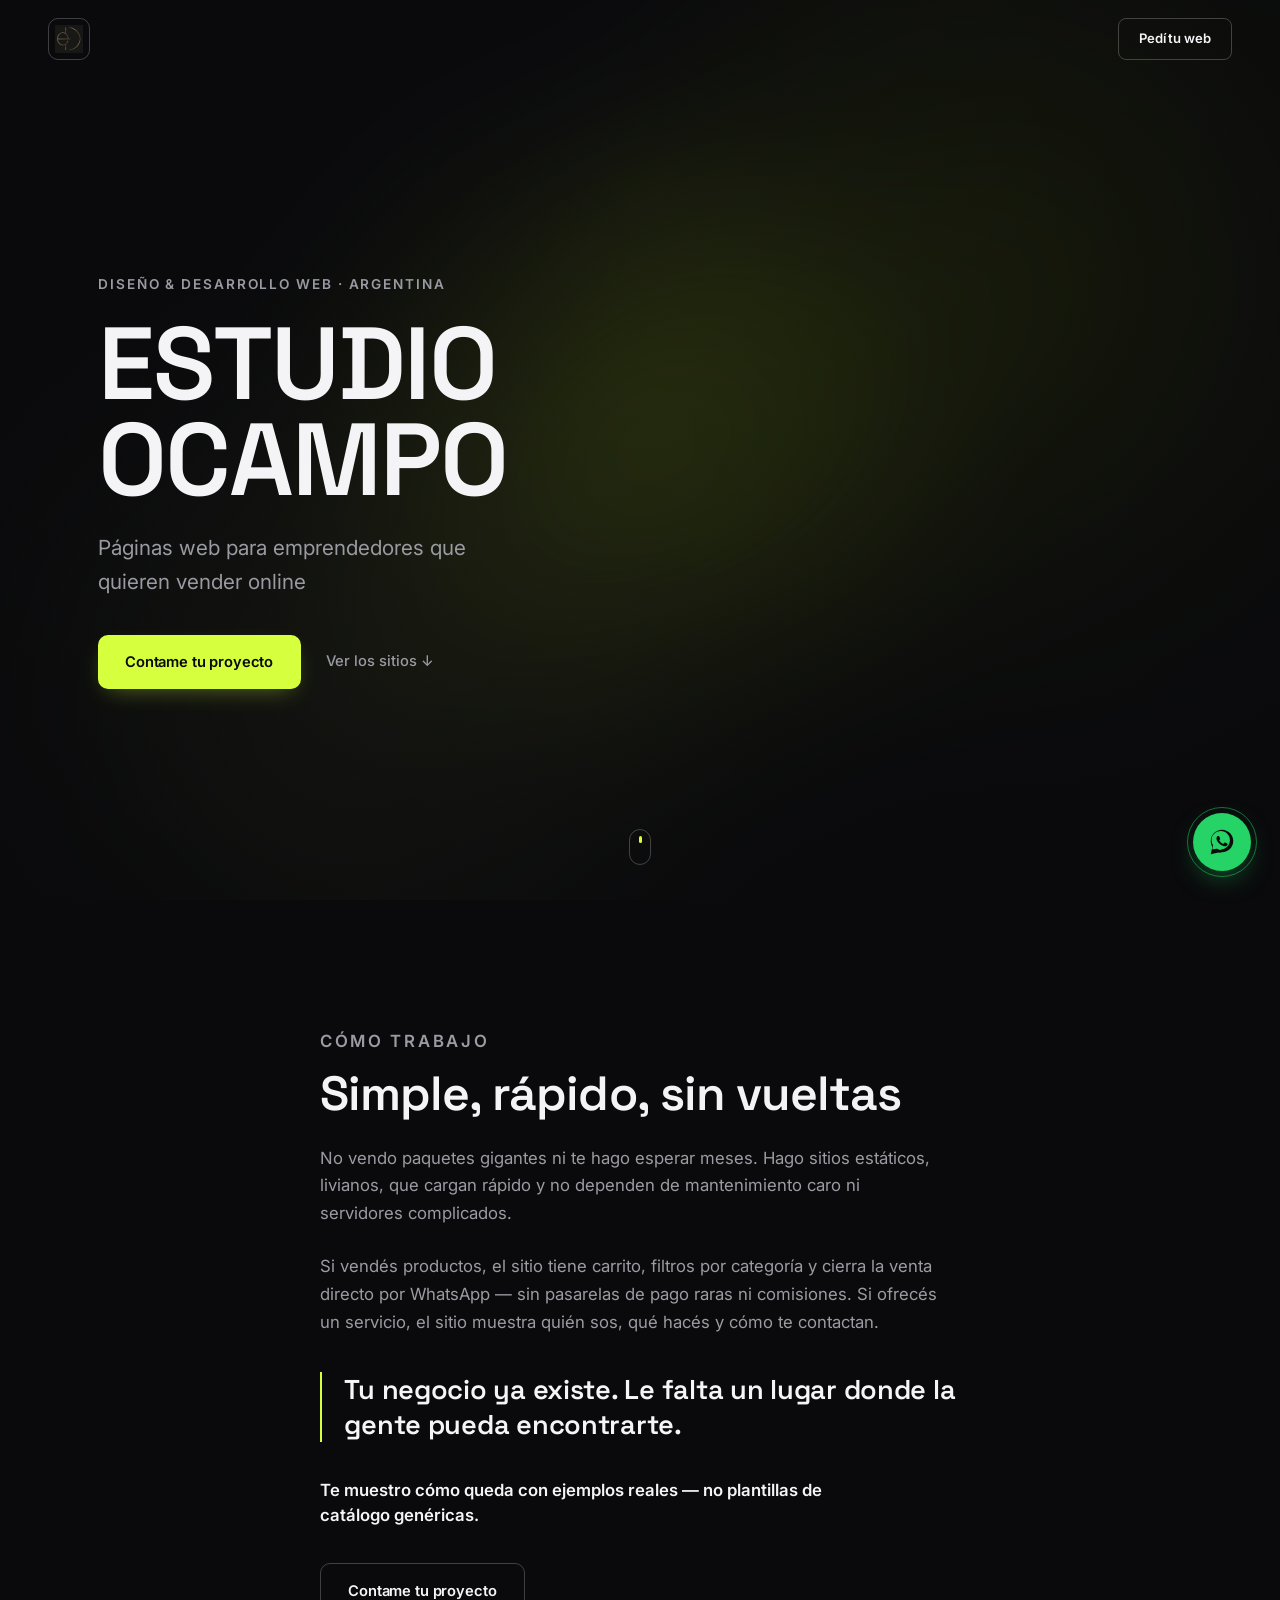
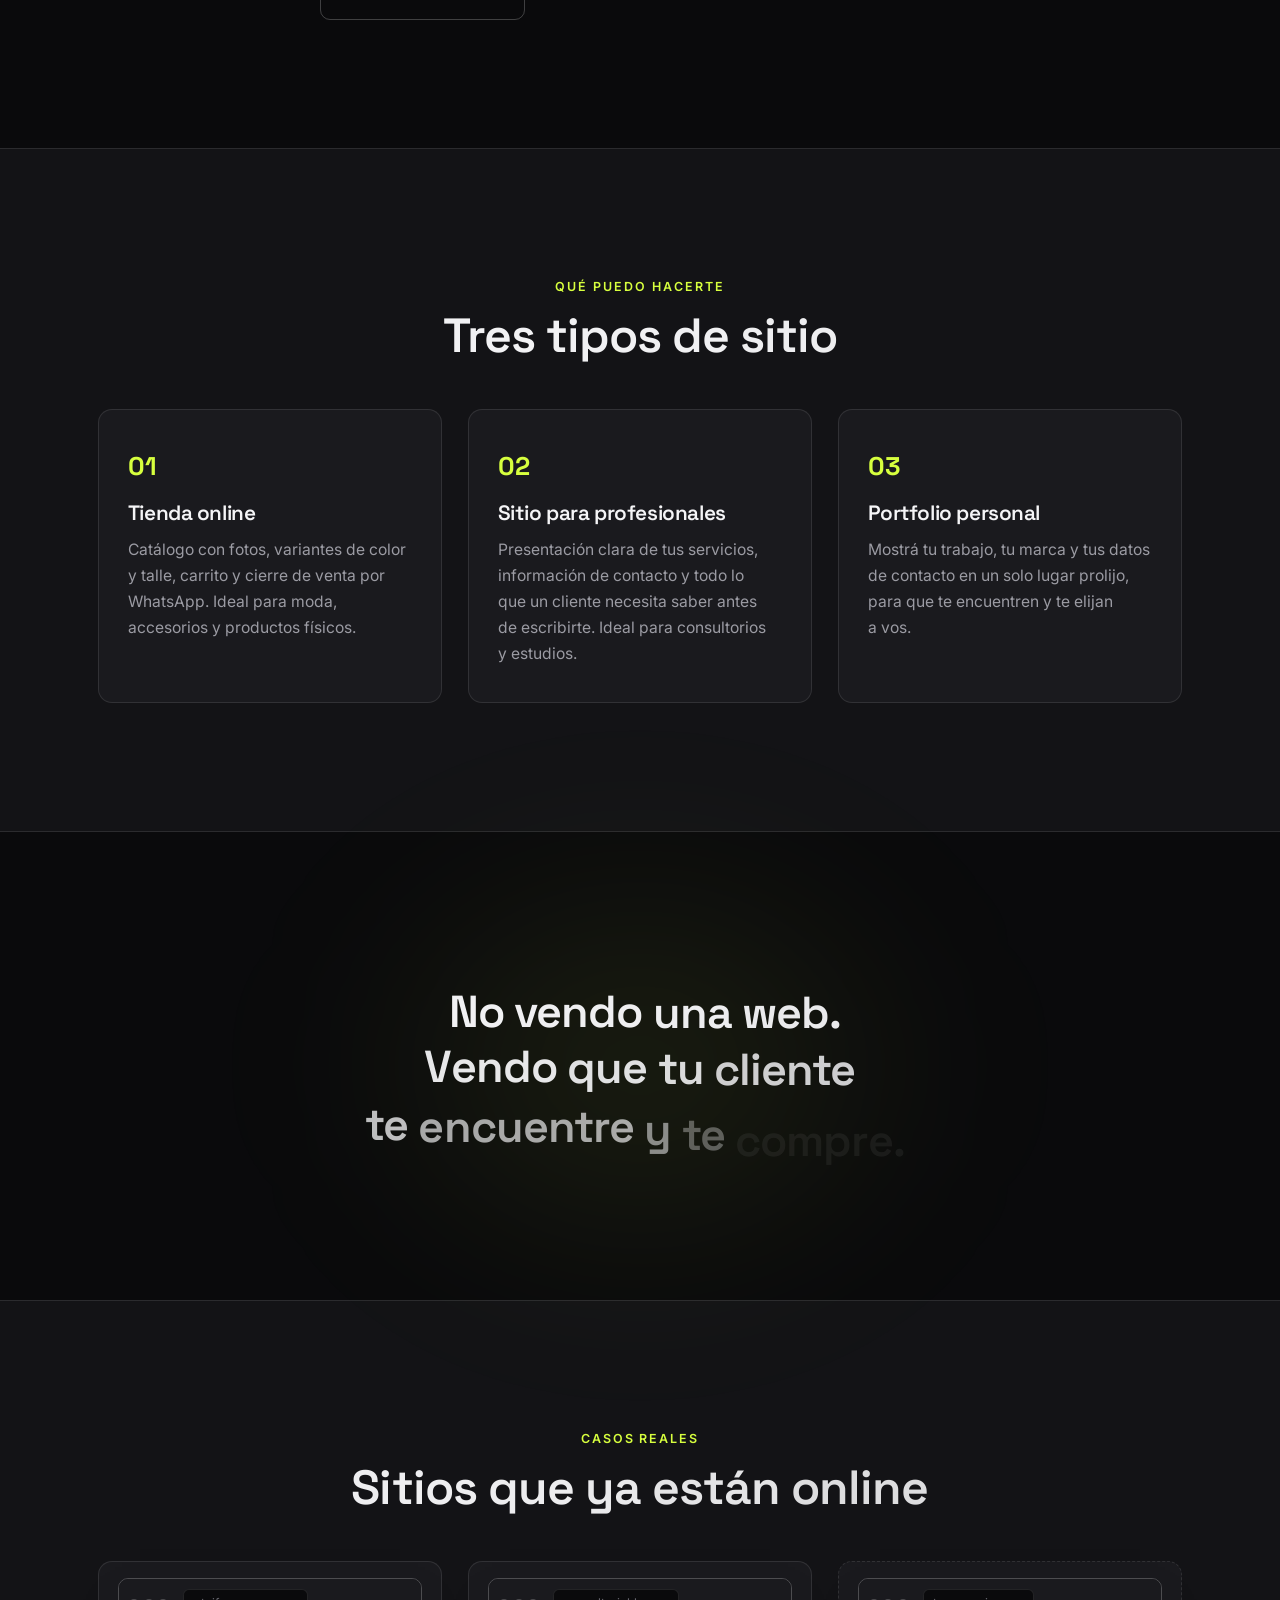
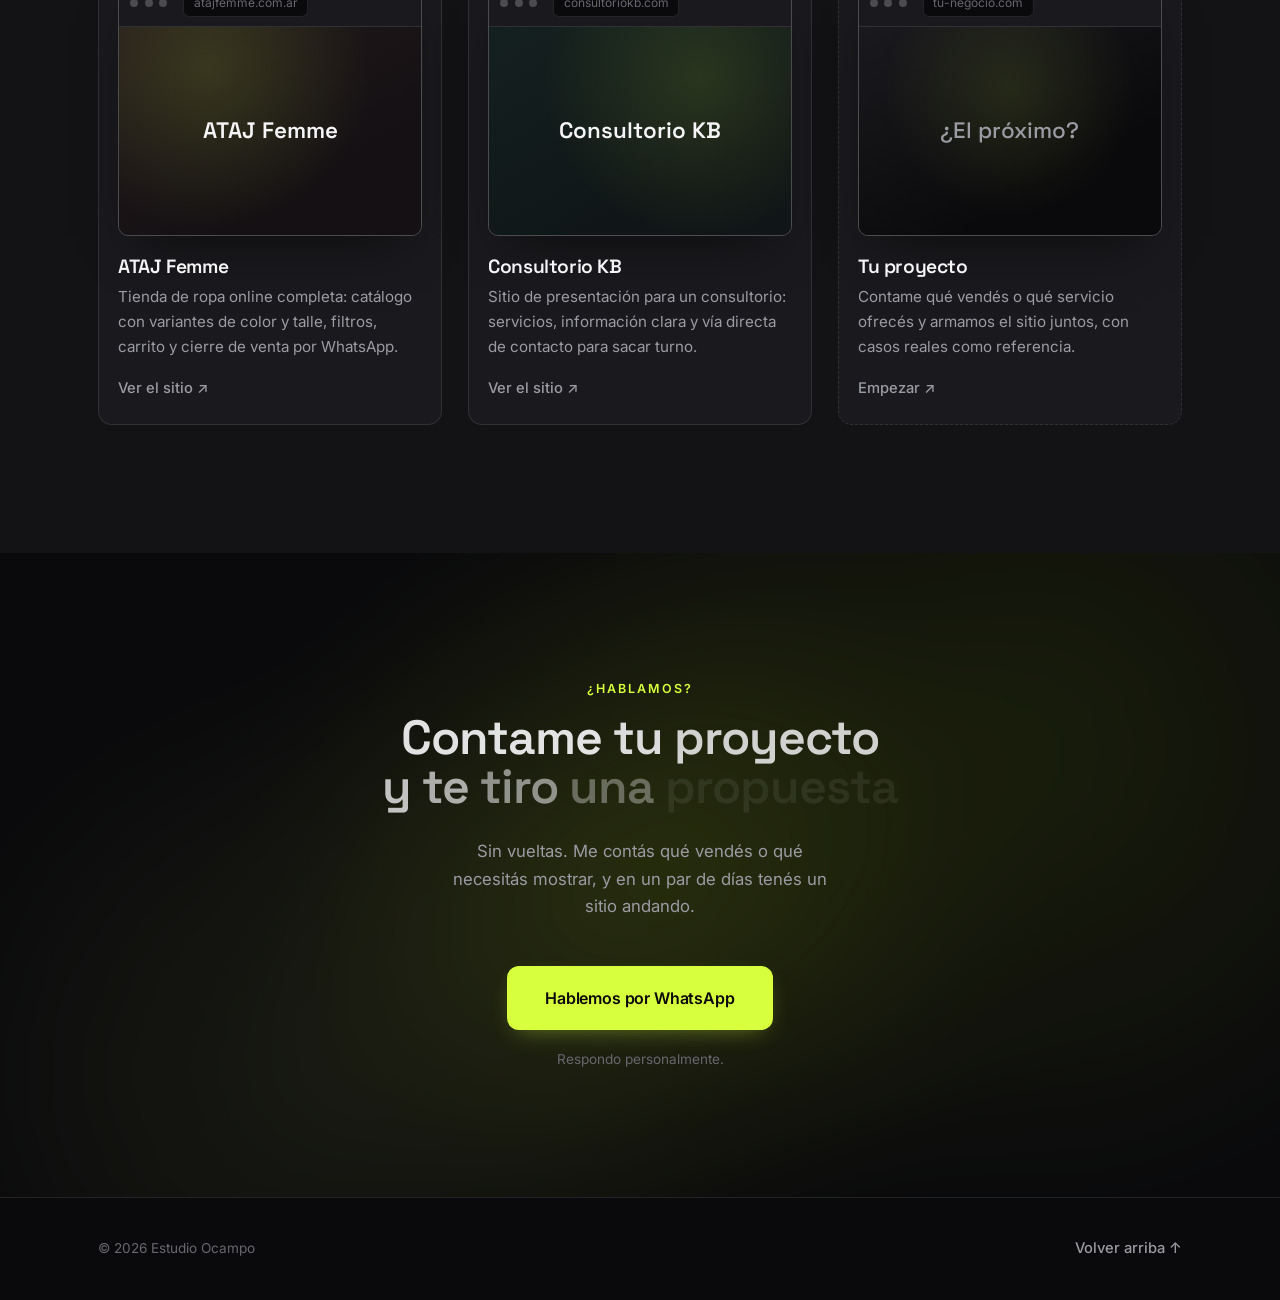
==== commit f37296e0: "Add files via upload" ====
--- a/index.html
+++ b/index.html
@@ -22,7 +22,7 @@
 
 <link rel="preload" as="image" href="assets/img/hero-rodrigo.jpg" fetchpriority="high">
 
-<link rel="stylesheet" href="styles.css?v=20260922b">
+<link rel="stylesheet" href="styles.css?v=20260922c">
 
 <!-- JSON-LD -->
 <script type="application/ld+json">
@@ -215,6 +215,12 @@
 
 </main>
 
+<a class="whatsapp-float" href="https://wa.me/5491133524816?text=Hola%20Rodrigo%2C%20te%20cuento%20mi%20proyecto..." target="_blank" rel="noopener" aria-label="Hablar por WhatsApp">
+  <svg viewBox="0 0 32 32" width="30" height="30" fill="currentColor" aria-hidden="true">
+    <path d="M16.02 3C9.4 3 4.02 8.38 4.02 15c0 2.26.63 4.38 1.72 6.18L4 29l7.98-1.68A11.94 11.94 0 0 0 16.02 27C22.64 27 28 21.62 28 15S22.64 3 16.02 3Zm0 21.8c-1.98 0-3.83-.55-5.42-1.5l-.39-.23-4.6.97.98-4.48-.25-.4a9.7 9.7 0 0 1-1.5-5.16c0-5.4 4.4-9.8 9.8-9.8s9.8 4.4 9.8 9.8-4.4 9.8-9.8 9.8Zm5.36-7.34c-.29-.15-1.73-.85-2-.95-.27-.1-.46-.15-.66.15-.2.29-.76.95-.93 1.15-.17.2-.34.22-.63.07-.29-.15-1.24-.46-2.36-1.46-.87-.78-1.46-1.74-1.63-2.03-.17-.29-.02-.45.13-.6.13-.13.29-.34.44-.51.15-.17.2-.29.29-.49.1-.2.05-.37-.02-.51-.07-.15-.66-1.59-.9-2.18-.24-.57-.48-.5-.66-.51h-.56c-.2 0-.51.07-.78.37-.27.29-1.02 1-1.02 2.44s1.05 2.83 1.19 3.03c.15.2 2.07 3.16 5.02 4.43.7.3 1.25.48 1.68.62.7.22 1.34.19 1.84.12.56-.08 1.73-.71 1.97-1.39.24-.68.24-1.27.17-1.39-.07-.13-.27-.2-.56-.35Z"/>
+  </svg>
+</a>
+
 <footer class="footer">
   <div class="container footer-inner">
     <span>© <span data-year>2026</span> Estudio Ocampo</span>
--- a/styles.css
+++ b/styles.css
@@ -592,3 +592,39 @@
   .scroll-cue span { animation: none; opacity: 0.6; transform: none; }
   .hero-mesh { animation: none; }
 }
+
+/* =============================================================
+   15. Floating WhatsApp button
+   ============================================================= */
+.whatsapp-float {
+  position: fixed;
+  right: clamp(1.1rem, 3vw, 1.8rem);
+  bottom: clamp(1.1rem, 3vw, 1.8rem);
+  z-index: 200;
+  width: 58px; height: 58px;
+  border-radius: 50%;
+  display: grid; place-items: center;
+  background: #25D366;
+  color: #0a0a0c;
+  box-shadow: 0 10px 28px -8px rgba(37, 211, 102, 0.55), 0 2px 8px rgba(0,0,0,0.35);
+  transition: transform .35s var(--ease-soft), box-shadow .35s var(--ease-out);
+}
+.whatsapp-float:hover {
+  transform: translateY(-3px) scale(1.05);
+  box-shadow: 0 16px 36px -8px rgba(37, 211, 102, 0.65), 0 2px 8px rgba(0,0,0,0.4);
+}
+.whatsapp-float::before {
+  content: "";
+  position: absolute; inset: -6px;
+  border-radius: 50%;
+  border: 1px solid rgba(37, 211, 102, 0.5);
+  animation: waPulse 2.6s var(--ease-soft) infinite;
+}
+@keyframes waPulse {
+  0% { transform: scale(0.9); opacity: 0.8; }
+  70% { transform: scale(1.35); opacity: 0; }
+  100% { opacity: 0; }
+}
+@media (prefers-reduced-motion: reduce) {
+  .whatsapp-float::before { animation: none; display: none; }
+}
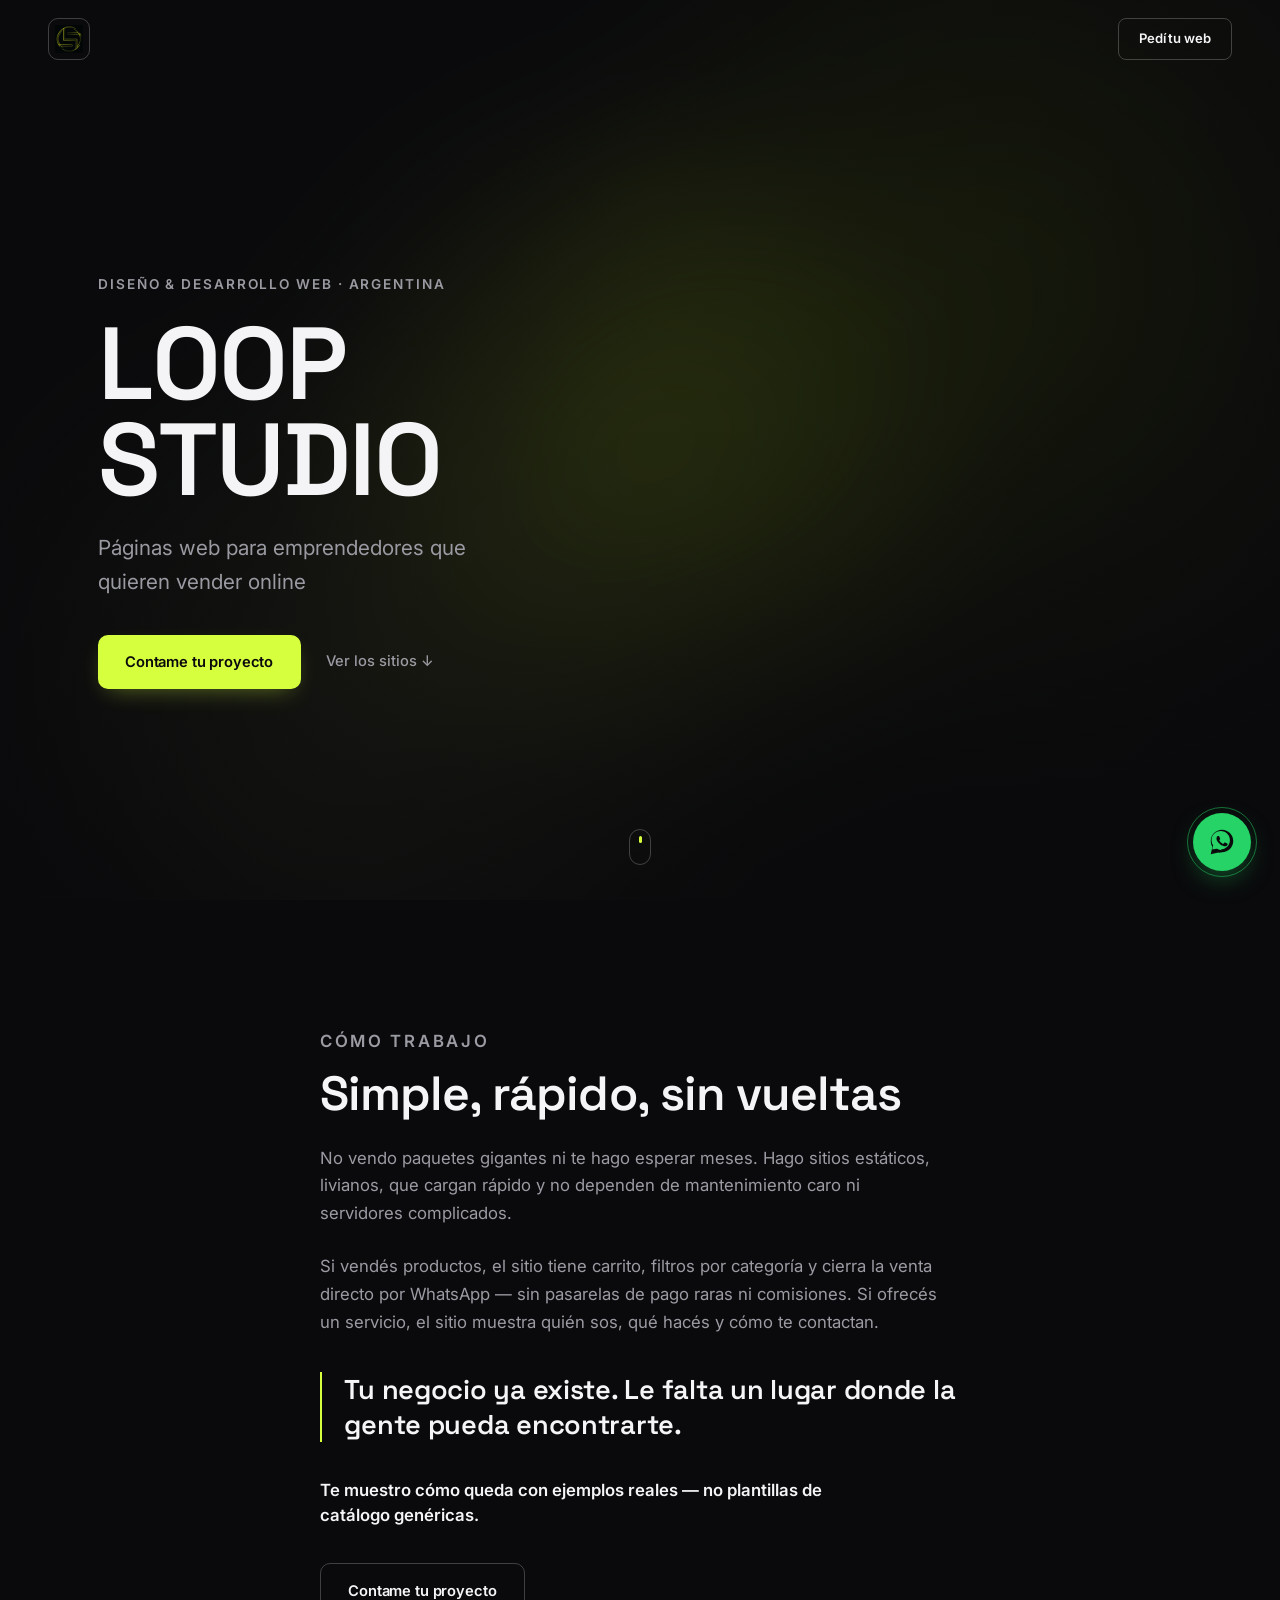
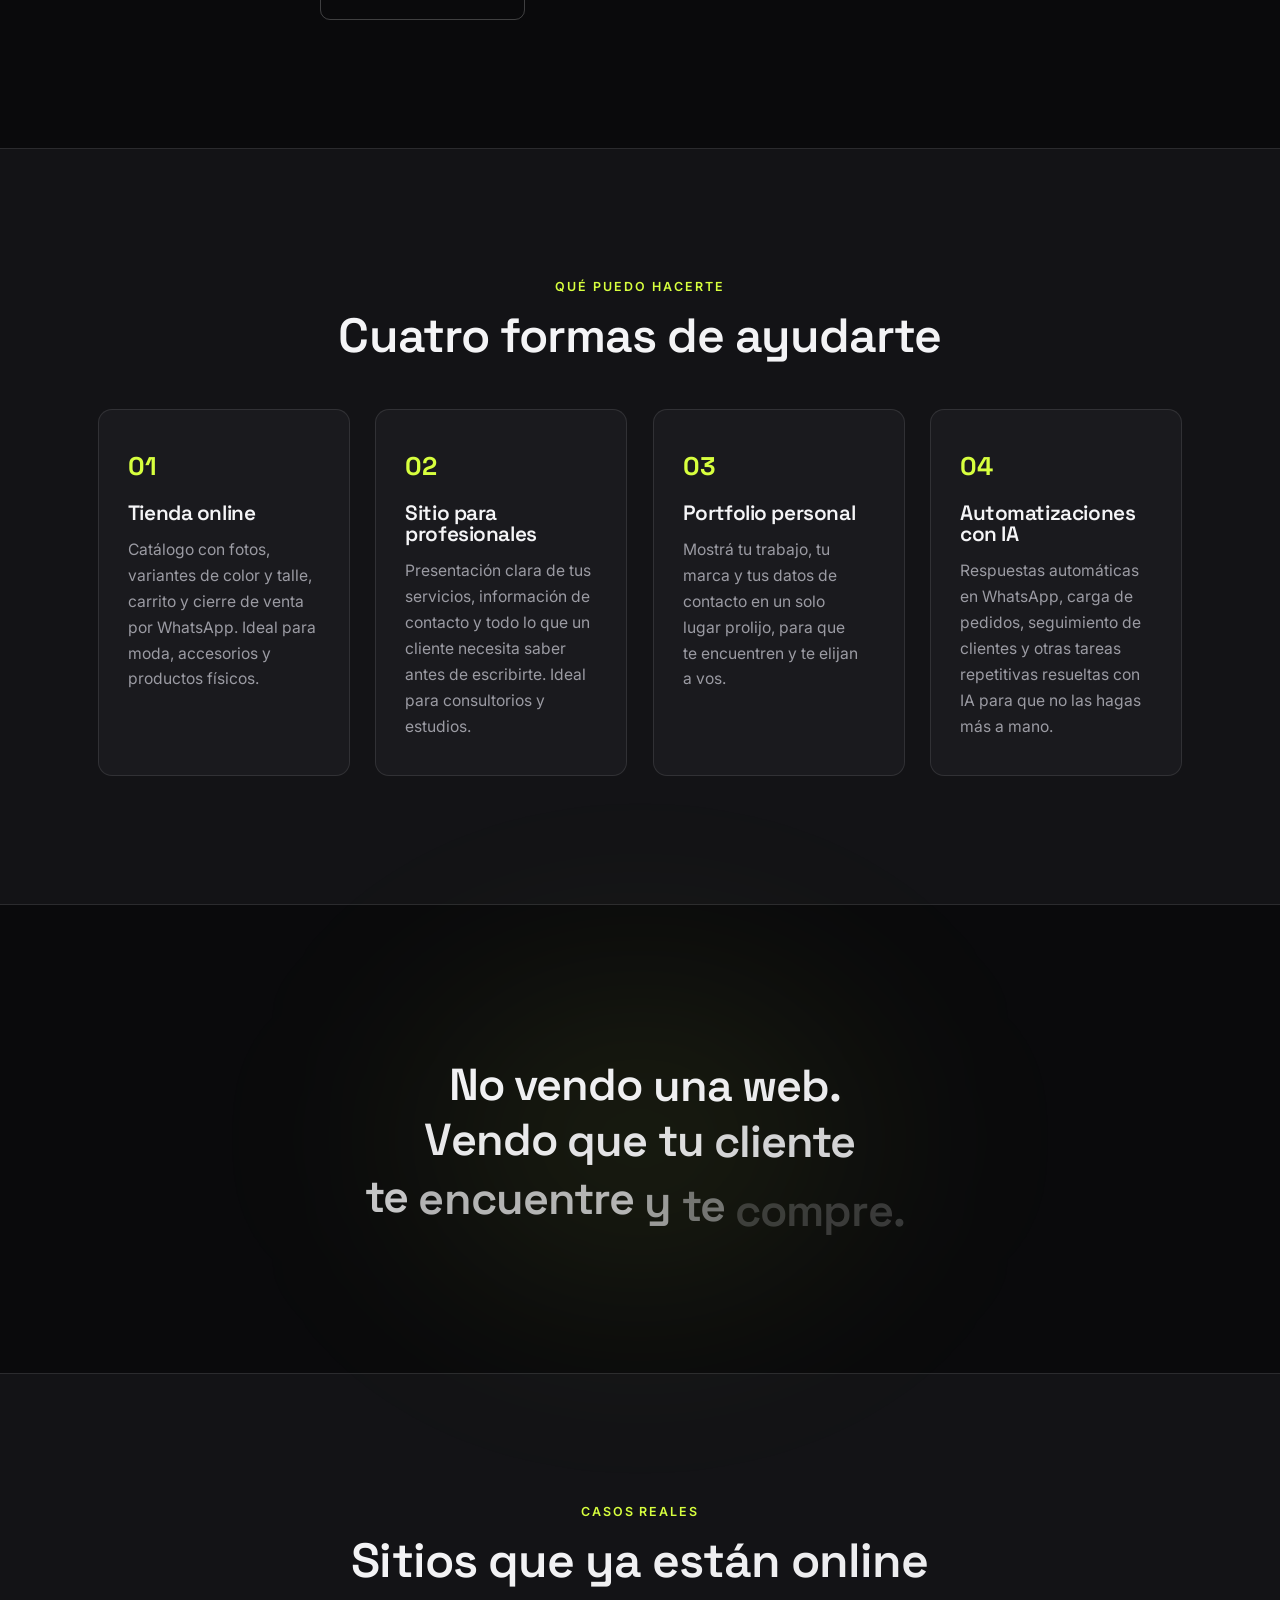
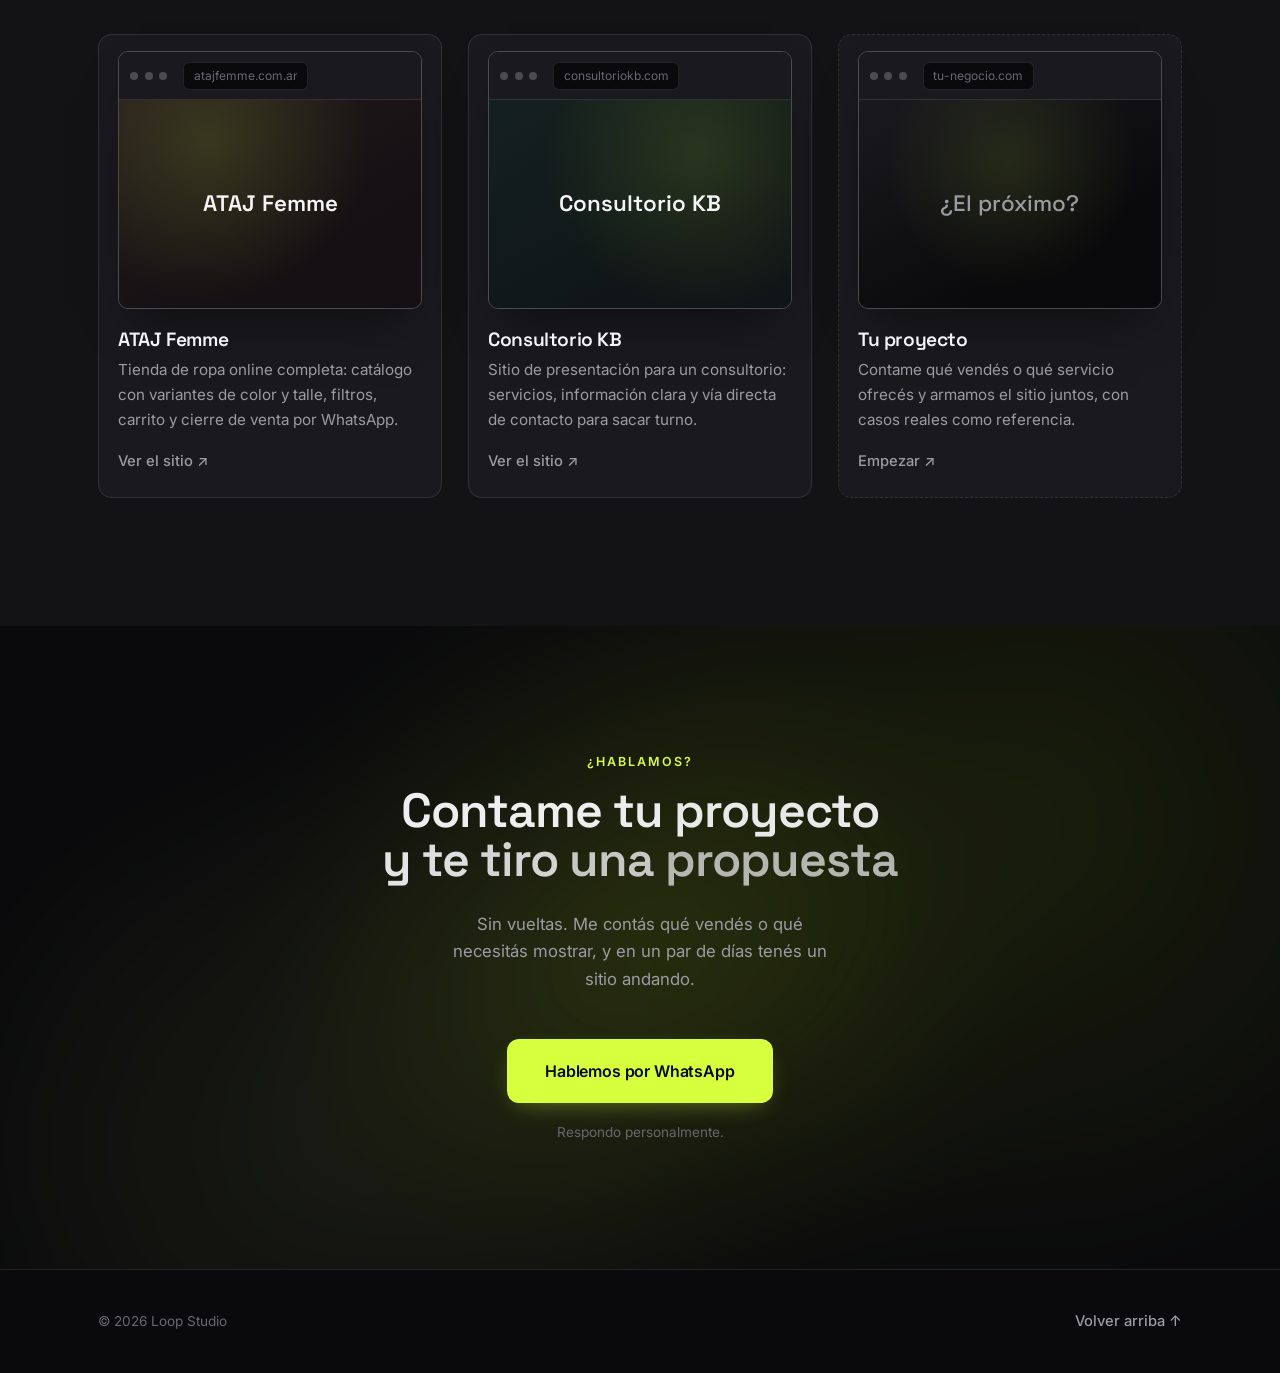
==== commit e17e2936: "Add files via upload" ====
--- a/index.html
+++ b/index.html
@@ -3,15 +3,15 @@
 <head>
 <meta charset="utf-8">
 <meta name="viewport" content="width=device-width, initial-scale=1">
-<title>Estudio Ocampo — Páginas web para emprendedores</title>
-<meta name="description" content="Diseño y desarrollo de tiendas online y sitios web para emprendedores. Rápidos, prolijos y listos para vender. Casos reales: ATAJ Femme y Consultorio KB.">
+<title>Loop Studio — Páginas web y automatizaciones con IA</title>
+<meta name="description" content="Diseño y desarrollo de tiendas online, sitios web y automatizaciones con IA para emprendedores. Rápidos, prolijos y listos para vender. Casos reales: ATAJ Femme y Consultorio KB.">
 <meta name="theme-color" content="#0b0a08">
 
 <!-- Open Graph -->
 <meta property="og:type" content="website">
-<meta property="og:title" content="Estudio Ocampo — Páginas web para emprendedores">
-<meta property="og:description" content="Diseño y desarrollo de tiendas online y sitios web para emprendedores. Rápidos, prolijos y listos para vender.">
-<meta property="og:image" content="assets/img/hero-rodrigo.jpg">
+<meta property="og:title" content="Loop Studio — Páginas web y automatizaciones con IA">
+<meta property="og:description" content="Diseño y desarrollo de tiendas online, sitios web y automatizaciones con IA para emprendedores. Rápidos, prolijos y listos para vender.">
+<meta property="og:image" content="assets/img/logo-loop.png">
 <meta name="twitter:card" content="summary_large_image">
 
 <link rel="icon" type="image/svg+xml" href="assets/favicon.svg">
@@ -20,20 +20,20 @@
 <link rel="preconnect" href="https://fonts.gstatic.com" crossorigin>
 <link rel="stylesheet" href="https://fonts.googleapis.com/css2?family=Space+Grotesk:wght@400;500;600;700&family=Inter:wght@300;400;500;600&display=swap">
 
-<link rel="preload" as="image" href="assets/img/hero-rodrigo.jpg" fetchpriority="high">
-
-<link rel="stylesheet" href="styles.css?v=20260922c">
+<link rel="preload" as="image" href="assets/img/logo-loop.png" fetchpriority="high">
+
+<link rel="stylesheet" href="styles.css?v=20260922d">
 
 <!-- JSON-LD -->
 <script type="application/ld+json">
 {
   "@context": "https://schema.org",
   "@type": "ProfessionalService",
-  "name": "Estudio Ocampo",
+  "name": "Loop Studio",
   "founder": "Rodrigo Ocampo",
-  "description": "Diseño y desarrollo de páginas web y tiendas online para emprendedores.",
+  "description": "Diseño y desarrollo de páginas web, tiendas online y automatizaciones con IA para emprendedores.",
   "areaServed": "Argentina",
-  "image": "assets/img/hero-rodrigo.jpg"
+  "image": "assets/img/logo-loop.png"
 }
 </script>
 </head>
@@ -44,7 +44,7 @@
 <div class="grain" aria-hidden="true"></div>
 
 <nav class="nav" data-nav>
-  <a class="nav-mark" href="#inicio" aria-label="Inicio"><img src="assets/img/logo-eo-nav.png" alt="Estudio Ocampo" class="nav-mark-img"></a>
+  <a class="nav-mark" href="#inicio" aria-label="Inicio"><img src="assets/img/logo-loop-nav.png" alt="Loop Studio" class="nav-mark-img"></a>
   <a class="btn btn-nav" href="#hablemos" data-magnetic data-magnetic-strength="0.25">
     <span>Pedí tu web</span>
   </a>
@@ -57,7 +57,7 @@
   <div class="hero-inner container">
     <div class="hero-copy">
       <p class="eyebrow" data-reveal>Diseño & desarrollo web · Argentina</p>
-      <h1 class="hero-title" data-split="chars">Estudio<br>Ocampo</h1>
+      <h1 class="hero-title" data-split="chars">Loop<br>Studio</h1>
       <p class="hero-roles" data-reveal>
         Páginas web para emprendedores que quieren vender online
       </p>
@@ -71,7 +71,7 @@
     </div>
 
     <div class="hero-figure hero-figure--logo" data-reveal-mask aria-hidden="true">
-      <img src="assets/img/logo-eo.png" alt="" class="hero-logo-img">
+      <img src="assets/img/logo-loop.png" alt="" class="hero-logo-img">
     </div>
   </div>
 
@@ -110,7 +110,7 @@
   <section class="offer" id="servicios">
     <div class="container">
       <p class="kicker center" data-reveal>Qué puedo hacerte</p>
-      <h2 class="section-title center" data-split="words">Tres tipos de sitio</h2>
+      <h2 class="section-title center" data-split="words">Cuatro formas de ayudarte</h2>
 
       <div class="offer-grid">
         <article class="offer-card" data-reveal>
@@ -129,6 +129,12 @@
           <span class="offer-number">03</span>
           <h3>Portfolio personal</h3>
           <p>Mostrá tu trabajo, tu marca y tus datos de contacto en un solo lugar prolijo, para que te encuentren y te elijan a vos.</p>
+        </article>
+
+        <article class="offer-card" data-reveal>
+          <span class="offer-number">04</span>
+          <h3>Automatizaciones con IA</h3>
+          <p>Respuestas automáticas en WhatsApp, carga de pedidos, seguimiento de clientes y otras tareas repetitivas resueltas con IA para que no las hagas más a mano.</p>
         </article>
       </div>
     </div>
@@ -223,7 +229,7 @@
 
 <footer class="footer">
   <div class="container footer-inner">
-    <span>© <span data-year>2026</span> Estudio Ocampo</span>
+    <span>© <span data-year>2026</span> Loop Studio</span>
     <a href="#inicio" class="link-quiet">Volver arriba ↑</a>
   </div>
 </footer>
@@ -231,6 +237,6 @@
 <script defer src="lib/gsap.min.js"></script>
 <script defer src="lib/ScrollTrigger.min.js"></script>
 <script defer src="lib/manifest.js"></script>
-<script defer src="main.js?v=20260922b"></script>
+<script defer src="main.js?v=20260922d"></script>
 </body>
 </html>
--- a/styles.css
+++ b/styles.css
@@ -379,7 +379,8 @@
   display: grid; gap: 1.6rem;
   margin-top: 3rem;
 }
-@media (min-width: 720px) { .offer-grid { grid-template-columns: repeat(3, 1fr); } }
+@media (min-width: 720px) { .offer-grid { grid-template-columns: repeat(2, 1fr); } }
+@media (min-width: 1080px) { .offer-grid { grid-template-columns: repeat(4, 1fr); } }
 
 .offer-card {
   padding: 2.2rem 1.8rem;
